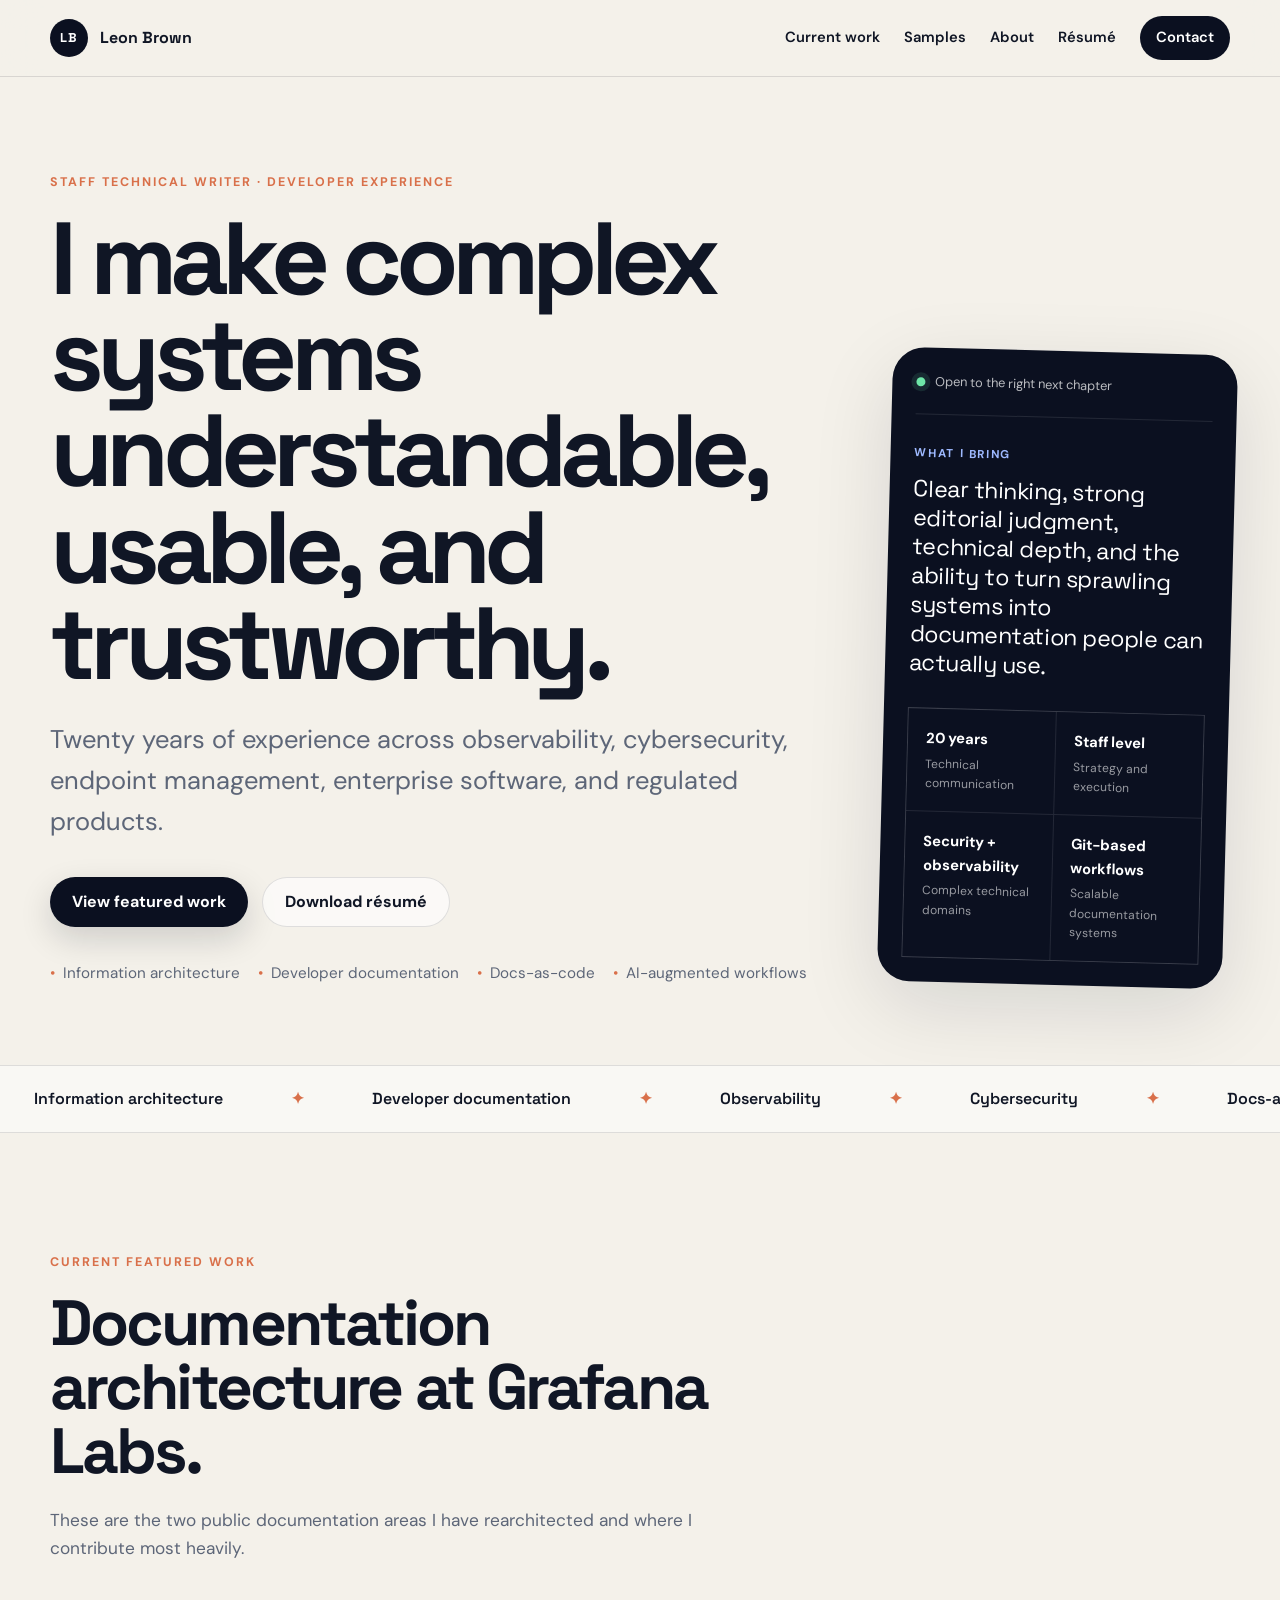
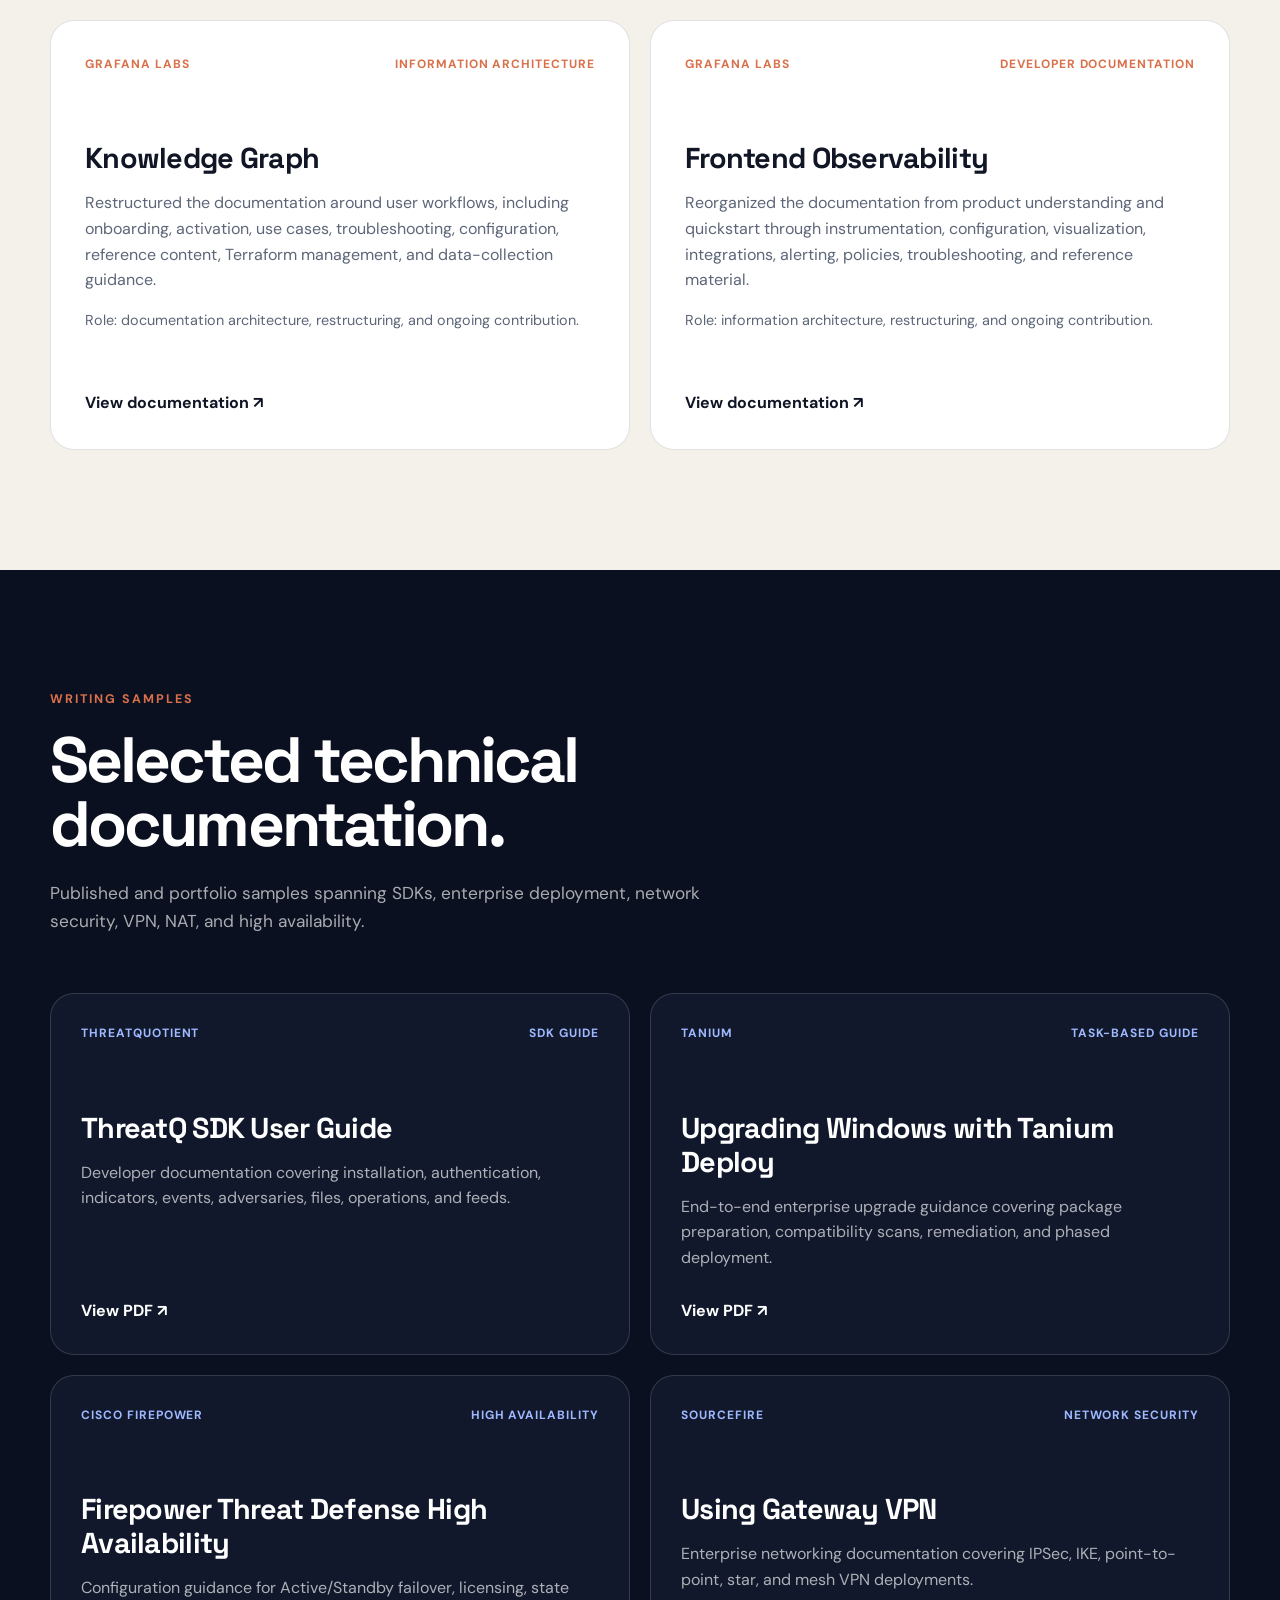
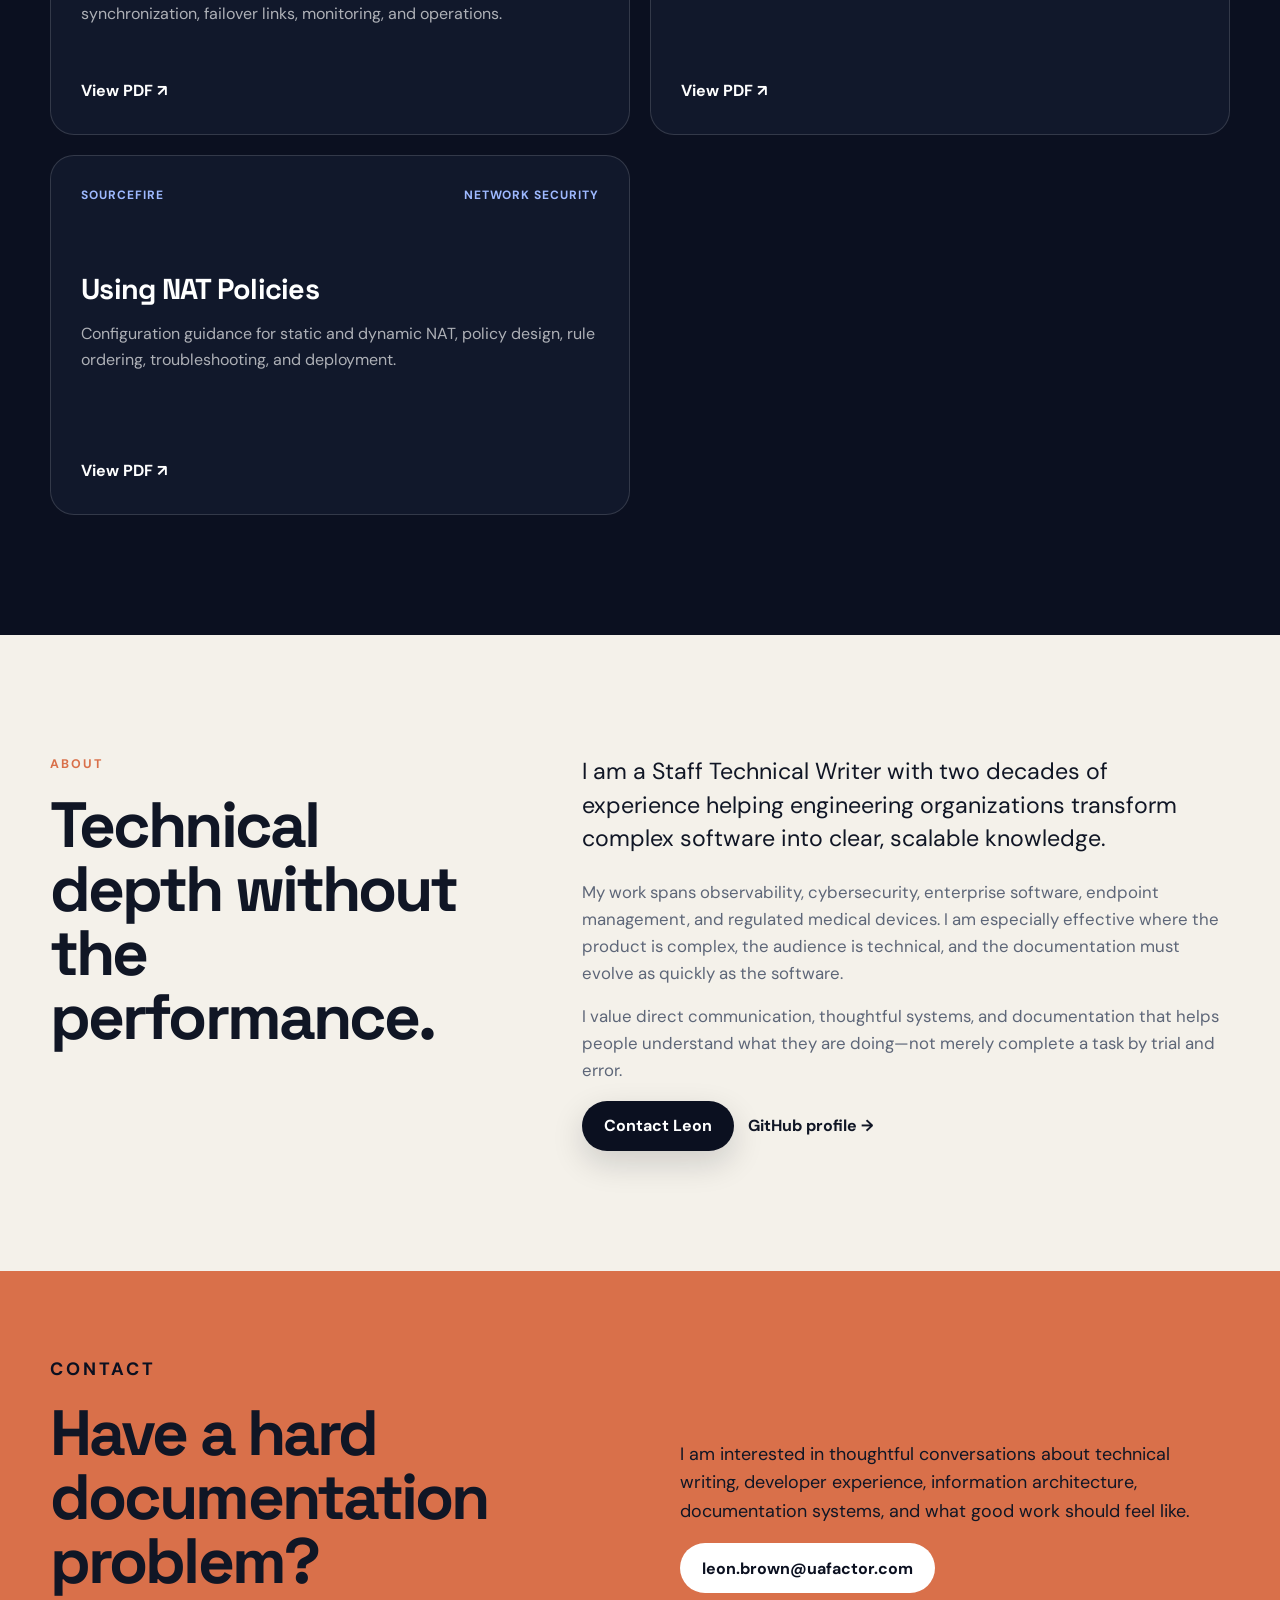
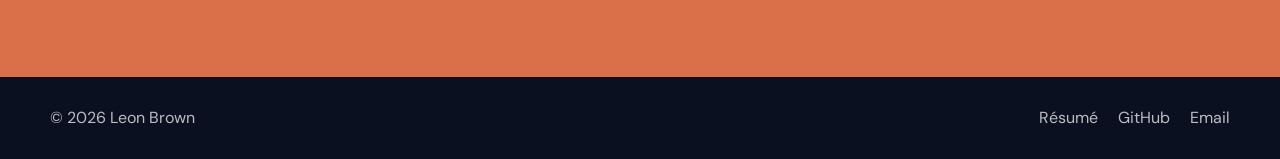
==== index.html @ 0738bf6d "Portfolio with writing samples" ====
<!doctype html>
<html lang="en">
<head>
  <meta charset="utf-8">
  <meta name="viewport" content="width=device-width, initial-scale=1">
  <meta name="description" content="Leon Brown — Staff Technical Writer specializing in information architecture, developer documentation, docs-as-code, observability, and AI-augmented documentation.">
  <meta name="theme-color" content="#0b1020">
  <meta property="og:title" content="Leon Brown — Staff Technical Writer">
  <meta property="og:description" content="Information architecture, developer documentation, docs-as-code, observability, and AI-augmented documentation.">
  <meta property="og:type" content="website">
  <meta property="og:url" content="https://uafactor.com">
  <title>Leon Brown — Staff Technical Writer</title>
  <link rel="preconnect" href="https://fonts.googleapis.com">
  <link rel="preconnect" href="https://fonts.gstatic.com" crossorigin>
  <link href="https://fonts.googleapis.com/css2?family=DM+Sans:wght@400;500;600;700&family=Space+Grotesk:wght@500;600;700&display=swap" rel="stylesheet">
  <link rel="stylesheet" href="styles.css">
</head>
<body>
  <a class="skip-link" href="#main">Skip to content</a>

  <header class="site-header">
    <div class="shell nav-wrap">
      <a class="brand" href="#top" aria-label="Leon Brown home">
        <span class="brand-mark" aria-hidden="true">LB</span>
        <span>Leon Brown</span>
      </a>

      <button class="nav-toggle" aria-expanded="false" aria-controls="site-nav">
        <span class="sr-only">Toggle navigation</span>
        <span></span><span></span><span></span>
      </button>

      <nav id="site-nav" class="site-nav" aria-label="Primary navigation">
        <a href="#current-work">Current work</a>
        <a href="#samples">Samples</a>
        <a href="#about">About</a>
        <a href="assets/leon-brown-resume.pdf" target="_blank" rel="noopener">Résumé</a>
        <a class="nav-cta" href="mailto:leon.brown@uafactor.com">Contact</a>
      </nav>
    </div>
  </header>

  <main id="main">
    <section id="top" class="hero">
      <div class="shell hero-grid">
        <div class="hero-copy">
          <p class="eyebrow">Staff technical writer · Developer experience</p>
          <h1>I make complex systems understandable, usable, and trustworthy.</h1>
          <p class="hero-lede">
            Twenty years of experience across observability, cybersecurity, endpoint management,
            enterprise software, and regulated products.
          </p>

          <div class="hero-actions">
            <a class="button button-primary" href="#current-work">View featured work</a>
            <a class="button button-secondary" href="assets/leon-brown-resume.pdf" target="_blank" rel="noopener">Download résumé</a>
          </div>

          <ul class="hero-proof" aria-label="Areas of focus">
            <li>Information architecture</li>
            <li>Developer documentation</li>
            <li>Docs-as-code</li>
            <li>AI-augmented workflows</li>
          </ul>
        </div>

        <aside class="hero-card" aria-label="Professional summary">
          <div class="signal">
            <span class="signal-dot"></span>
            <span>Open to the right next chapter</span>
          </div>
          <div class="hero-card-body">
            <p class="card-label">What I bring</p>
            <p class="card-statement">
              Clear thinking, strong editorial judgment, technical depth, and the ability to turn sprawling systems into documentation people can actually use.
            </p>
          </div>
          <div class="metric-grid">
            <div><strong>20 years</strong><span>Technical communication</span></div>
            <div><strong>Staff level</strong><span>Strategy and execution</span></div>
            <div><strong>Security + observability</strong><span>Complex technical domains</span></div>
            <div><strong>Git-based workflows</strong><span>Scalable documentation systems</span></div>
          </div>
        </aside>
      </div>
    </section>

    <section class="marquee" aria-label="Core capabilities">
      <div class="marquee-track">
        <span>Information architecture</span>
        <span>Developer documentation</span>
        <span>Observability</span>
        <span>Cybersecurity</span>
        <span>Docs-as-code</span>
        <span>API and SDK documentation</span>
      </div>
    </section>

    <section id="current-work" class="section">
      <div class="shell">
        <div class="section-heading">
          <p class="eyebrow">Current featured work</p>
          <h2>Documentation architecture at Grafana Labs.</h2>
          <p>
            These are the two public documentation areas I have rearchitected and where I contribute most heavily.
          </p>
        </div>

        <div class="feature-grid">
          <article class="feature-card">
            <div class="feature-topline">
              <span>Grafana Labs</span>
              <span>Information architecture</span>
            </div>
            <h3>Knowledge Graph</h3>
            <p>
              Restructured the documentation around user workflows, including onboarding,
              activation, use cases, troubleshooting, configuration, reference content,
              Terraform management, and data-collection guidance.
            </p>
            <p class="role-note">Role: documentation architecture, restructuring, and ongoing contribution.</p>
            <a class="sample-link" href="https://grafana.com/docs/grafana-cloud/platform/knowledge-graph/" target="_blank" rel="noopener noreferrer">
              View documentation <span aria-hidden="true">↗</span>
            </a>
          </article>

          <article class="feature-card">
            <div class="feature-topline">
              <span>Grafana Labs</span>
              <span>Developer documentation</span>
            </div>
            <h3>Frontend Observability</h3>
            <p>
              Reorganized the documentation from product understanding and quickstart through
              instrumentation, configuration, visualization, integrations, alerting, policies,
              troubleshooting, and reference material.
            </p>
            <p class="role-note">Role: information architecture, restructuring, and ongoing contribution.</p>
            <a class="sample-link" href="https://grafana.com/docs/grafana-cloud/observe-and-act/monitor-applications/frontend-observability/" target="_blank" rel="noopener noreferrer">
              View documentation <span aria-hidden="true">↗</span>
            </a>
          </article>
        </div>
      </div>
    </section>

    <section id="samples" class="section section-dark">
      <div class="shell">
        <div class="section-heading light">
          <p class="eyebrow">Writing samples</p>
          <h2>Selected technical documentation.</h2>
          <p>
            Published and portfolio samples spanning SDKs, enterprise deployment, network security, VPN, NAT, and high availability.
          </p>
        </div>

        <div class="sample-grid">
          <article class="sample-card">
            <div class="sample-topline"><span>ThreatQuotient</span><span>SDK guide</span></div>
            <h3>ThreatQ SDK User Guide</h3>
            <p>Developer documentation covering installation, authentication, indicators, events, adversaries, files, operations, and feeds.</p>
            <a class="sample-link" href="assets/threatq-sdk-user-guide.pdf" target="_blank" rel="noopener">View PDF <span aria-hidden="true">↗</span></a>
          </article>

          <article class="sample-card">
            <div class="sample-topline"><span>Tanium</span><span>Task-based guide</span></div>
            <h3>Upgrading Windows with Tanium Deploy</h3>
            <p>End-to-end enterprise upgrade guidance covering package preparation, compatibility scans, remediation, and phased deployment.</p>
            <a class="sample-link" href="assets/tanium-windows-upgrade.pdf" target="_blank" rel="noopener">View PDF <span aria-hidden="true">↗</span></a>
          </article>

          <article class="sample-card">
            <div class="sample-topline"><span>Cisco Firepower</span><span>High availability</span></div>
            <h3>Firepower Threat Defense High Availability</h3>
            <p>Configuration guidance for Active/Standby failover, licensing, state synchronization, failover links, monitoring, and operations.</p>
            <a class="sample-link" href="assets/firepower-high-availability.pdf" target="_blank" rel="noopener">View PDF <span aria-hidden="true">↗</span></a>
          </article>

          <article class="sample-card">
            <div class="sample-topline"><span>Sourcefire</span><span>Network security</span></div>
            <h3>Using Gateway VPN</h3>
            <p>Enterprise networking documentation covering IPSec, IKE, point-to-point, star, and mesh VPN deployments.</p>
            <a class="sample-link" href="assets/sourcefire-gateway-vpn.pdf" target="_blank" rel="noopener">View PDF <span aria-hidden="true">↗</span></a>
          </article>

          <article class="sample-card">
            <div class="sample-topline"><span>Sourcefire</span><span>Network security</span></div>
            <h3>Using NAT Policies</h3>
            <p>Configuration guidance for static and dynamic NAT, policy design, rule ordering, troubleshooting, and deployment.</p>
            <a class="sample-link" href="assets/sourcefire-nat-policies.pdf" target="_blank" rel="noopener">View PDF <span aria-hidden="true">↗</span></a>
          </article>
        </div>
      </div>
    </section>

    <section id="about" class="section">
      <div class="shell about-grid">
        <div>
          <p class="eyebrow">About</p>
          <h2>Technical depth without the performance.</h2>
        </div>

        <div class="about-copy">
          <p class="about-lede">
            I am a Staff Technical Writer with two decades of experience helping engineering organizations transform complex software into clear, scalable knowledge.
          </p>
          <p>
            My work spans observability, cybersecurity, enterprise software, endpoint management,
            and regulated medical devices. I am especially effective where the product is complex,
            the audience is technical, and the documentation must evolve as quickly as the software.
          </p>
          <p>
            I value direct communication, thoughtful systems, and documentation that helps people understand what they are doing—not merely complete a task by trial and error.
          </p>

          <div class="about-actions">
            <a class="button button-primary" href="mailto:leon.brown@uafactor.com">Contact Leon</a>
            <a class="text-link" href="https://github.com/uafactor" target="_blank" rel="noopener">GitHub profile →</a>
          </div>
        </div>
      </div>
    </section>

    <section class="contact-band">
      <div class="shell contact-grid">
        <div>
          <p class="eyebrow">Contact</p>
          <h2>Have a hard documentation problem?</h2>
        </div>
        <div>
          <p>
            I am interested in thoughtful conversations about technical writing, developer experience,
            information architecture, documentation systems, and what good work should feel like.
          </p>
          <a class="button button-light" href="mailto:leon.brown@uafactor.com">leon.brown@uafactor.com</a>
        </div>
      </div>
    </section>
  </main>

  <footer class="site-footer">
    <div class="shell footer-grid">
      <p>© <span id="year"></span> Leon Brown</p>
      <div>
        <a href="assets/leon-brown-resume.pdf" target="_blank" rel="noopener">Résumé</a>
        <a href="https://github.com/uafactor" target="_blank" rel="noopener">GitHub</a>
        <a href="mailto:leon.brown@uafactor.com">Email</a>
      </div>
    </div>
  </footer>

  <script src="script.js"></script>
</body>
</html>
---- styles.css ----
:root {
  --bg: #f4f1ea;
  --surface: #ffffff;
  --ink: #101625;
  --muted: #5d6678;
  --line: rgba(16, 22, 37, 0.12);
  --accent: #d9704a;
  --accent-2: #9eb9ff;
  --dark: #0b1020;
  --dark-2: #11182b;
  --radius: 24px;
  --shadow: 0 24px 80px rgba(11, 16, 32, 0.12);
  --shell: min(1180px, calc(100% - 40px));
}

* { box-sizing: border-box; }
html { scroll-behavior: smooth; }
body {
  margin: 0;
  font-family: "DM Sans", system-ui, -apple-system, BlinkMacSystemFont, "Segoe UI", sans-serif;
  color: var(--ink);
  background: var(--bg);
  line-height: 1.6;
  -webkit-font-smoothing: antialiased;
}
a { color: inherit; }
h1, h2, h3, p { margin-top: 0; }
h1, h2, h3, .brand { font-family: "Space Grotesk", "DM Sans", sans-serif; }
h1 { max-width: 900px; font-size: clamp(3.2rem, 8vw, 7.6rem); line-height: .94; letter-spacing: -0.065em; margin-bottom: 28px; }
h2 { font-size: clamp(2.2rem, 5vw, 4.6rem); line-height: 1; letter-spacing: -0.045em; margin-bottom: 24px; }
h3 { font-size: 1.4rem; line-height: 1.18; letter-spacing: -0.025em; }
.shell { width: var(--shell); margin: 0 auto; }
.sr-only { position: absolute; width: 1px; height: 1px; padding: 0; margin: -1px; overflow: hidden; clip: rect(0, 0, 0, 0); white-space: nowrap; border: 0; }
.skip-link { position: fixed; left: 16px; top: 16px; z-index: 1000; background: var(--surface); padding: 10px 14px; border-radius: 10px; transform: translateY(-150%); }
.skip-link:focus { transform: translateY(0); }

.site-header { position: sticky; top: 0; z-index: 50; background: rgba(244,241,234,.92); backdrop-filter: blur(18px); border-bottom: 1px solid var(--line); }
.nav-wrap { min-height: 76px; display: flex; align-items: center; justify-content: space-between; gap: 32px; }
.brand { display: inline-flex; align-items: center; gap: 12px; text-decoration: none; font-weight: 700; }
.brand-mark { display: grid; place-items: center; width: 38px; height: 38px; border-radius: 50%; background: var(--dark); color: white; font-size: .8rem; letter-spacing: .06em; }
.site-nav { display: flex; align-items: center; gap: 24px; }
.site-nav a { text-decoration: none; font-weight: 600; font-size: .92rem; }
.nav-cta { padding: 10px 16px; color: white; background: var(--dark); border-radius: 999px; }
.nav-toggle { display: none; width: 44px; height: 44px; border: 0; background: transparent; cursor: pointer; }
.nav-toggle span:not(.sr-only) { display: block; width: 24px; height: 2px; margin: 5px auto; background: var(--ink); }

.hero { padding: 96px 0 80px; overflow: hidden; }
.hero-grid { display: grid; grid-template-columns: minmax(0, 1.55fr) minmax(320px, .7fr); gap: 72px; align-items: end; }
.eyebrow { font-size: .78rem; font-weight: 700; letter-spacing: .16em; text-transform: uppercase; color: var(--accent); margin-bottom: 18px; }
.hero-lede { max-width: 760px; font-size: clamp(1.2rem, 2.2vw, 1.6rem); color: var(--muted); margin-bottom: 34px; }
.hero-actions, .about-actions { display: flex; flex-wrap: wrap; gap: 14px; align-items: center; }
.button { display: inline-flex; align-items: center; justify-content: center; min-height: 50px; padding: 0 22px; border-radius: 999px; text-decoration: none; font-weight: 700; transition: transform .2s ease, box-shadow .2s ease; }
.button:hover { transform: translateY(-2px); }
.button-primary { background: var(--dark); color: white; box-shadow: 0 12px 32px rgba(11, 16, 32, .16); }
.button-secondary { border: 1px solid var(--line); background: rgba(255,255,255,.6); }
.button-light { background: white; color: var(--dark); }
.hero-proof { display: flex; flex-wrap: wrap; gap: 10px 18px; list-style: none; padding: 0; margin: 34px 0 0; color: var(--muted); font-size: .95rem; }
.hero-proof li::before { content: "•"; color: var(--accent); margin-right: 8px; }

.hero-card { background: var(--dark); color: white; border-radius: 32px; padding: 24px; box-shadow: var(--shadow); transform: rotate(1.5deg); }
.signal { display: flex; align-items: center; gap: 10px; font-size: .8rem; color: rgba(255,255,255,.72); padding-bottom: 22px; border-bottom: 1px solid rgba(255,255,255,.1); }
.signal-dot { width: 9px; height: 9px; border-radius: 50%; background: #6ee7a8; box-shadow: 0 0 0 5px rgba(110,231,168,.12); }
.hero-card-body { padding: 30px 0; }
.card-label { text-transform: uppercase; letter-spacing: .14em; font-size: .72rem; color: var(--accent-2); font-weight: 700; }
.card-statement { font-family: "Space Grotesk", sans-serif; font-size: 1.45rem; line-height: 1.25; letter-spacing: -.02em; margin-bottom: 0; }
.metric-grid { display: grid; grid-template-columns: 1fr 1fr; gap: 1px; background: rgba(255,255,255,.1); border: 1px solid rgba(255,255,255,.1); }
.metric-grid div { background: var(--dark); padding: 18px; }
.metric-grid strong, .metric-grid span { display: block; }
.metric-grid strong { font-size: .92rem; margin-bottom: 4px; }
.metric-grid span { font-size: .75rem; color: rgba(255,255,255,.58); }

.marquee { overflow: hidden; border-top: 1px solid var(--line); border-bottom: 1px solid var(--line); background: rgba(255,255,255,.45); }
.marquee-track { display: flex; min-width: max-content; animation: drift 28s linear infinite; }
.marquee-track span { padding: 20px 34px; font-family: "Space Grotesk", sans-serif; font-weight: 600; white-space: nowrap; }
.marquee-track span::after { content: "✦"; margin-left: 68px; color: var(--accent); }
@keyframes drift { to { transform: translateX(-25%); } }

.section { padding: 120px 0; }
.section-heading { max-width: 800px; margin-bottom: 58px; }
.section-heading > p:last-child { max-width: 680px; color: var(--muted); font-size: 1.08rem; }

.feature-grid, .sample-grid { display: grid; grid-template-columns: repeat(2, minmax(0, 1fr)); gap: 20px; }
.feature-card { display: flex; flex-direction: column; min-height: 430px; padding: 34px; background: var(--surface); border: 1px solid var(--line); border-radius: var(--radius); }
.feature-topline, .sample-topline { display: flex; justify-content: space-between; gap: 18px; margin-bottom: 68px; font-size: .75rem; font-weight: 700; letter-spacing: .08em; text-transform: uppercase; }
.feature-topline { color: var(--accent); }
.feature-card h3, .sample-card h3 { font-size: 1.8rem; margin-bottom: 14px; }
.feature-card p { color: var(--muted); }
.role-note { font-size: .9rem; }
.sample-link { margin-top: auto; font-weight: 700; text-decoration: none; }
.sample-link:hover { text-decoration: underline; }

.section-dark { background: var(--dark); color: white; }
.section-heading.light > p:last-child { color: rgba(255,255,255,.65); }
.sample-card { display: flex; flex-direction: column; min-height: 360px; padding: 30px; border: 1px solid rgba(255,255,255,.14); border-radius: var(--radius); background: var(--dark-2); }
.sample-topline { color: var(--accent-2); }
.sample-card p { color: rgba(255,255,255,.66); margin-bottom: 28px; }

.about-grid { display: grid; grid-template-columns: .8fr 1.2fr; gap: 100px; }
.about-copy { max-width: 760px; }
.about-copy p { color: var(--muted); font-size: 1.05rem; }
.about-lede { font-size: 1.45rem !important; color: var(--ink) !important; line-height: 1.45; }
.text-link { font-weight: 700; text-decoration: none; }

.contact-band { background: var(--accent); padding: 84px 0; }
.contact-grid { display: grid; grid-template-columns: 1fr 1fr; gap: 80px; align-items: end; }
.contact-band .eyebrow { color: var(--dark); }
.contact-band h2 { margin-bottom: 0; }
.contact-band p { max-width: 600px; font-size: 1.12rem; }

.site-footer { padding: 28px 0; background: var(--dark); color: rgba(255,255,255,.72); }
.footer-grid { display: flex; align-items: center; justify-content: space-between; gap: 24px; }
.footer-grid p { margin: 0; }
.footer-grid div { display: flex; gap: 20px; }
.footer-grid a { text-decoration: none; }

@media (max-width: 920px) {
  .hero-grid, .about-grid, .contact-grid { grid-template-columns: 1fr; }
  .hero-grid { gap: 56px; }
  .hero-card { max-width: 620px; transform: none; }
  .about-grid, .contact-grid { gap: 36px; }
}

@media (max-width: 760px) {
  :root { --shell: min(100% - 28px, 1180px); }
  .site-nav { position: fixed; top: 76px; left: 14px; right: 14px; display: none; flex-direction: column; align-items: stretch; padding: 18px; background: var(--surface); border: 1px solid var(--line); border-radius: 18px; box-shadow: var(--shadow); }
  .site-nav.open { display: flex; }
  .nav-toggle { display: block; }
  .hero { padding-top: 68px; }
  h1 { font-size: clamp(3rem, 16vw, 5rem); }
  .hero-actions, .about-actions { align-items: stretch; flex-direction: column; }
  .button { width: 100%; }
  .feature-grid, .sample-grid { grid-template-columns: 1fr; }
  .feature-card, .sample-card { min-height: 0; }
  .feature-topline, .sample-topline { margin-bottom: 42px; }
  .footer-grid { align-items: flex-start; flex-direction: column; }
  .section { padding: 86px 0; }
}

@media (prefers-reduced-motion: reduce) {
  html { scroll-behavior: auto; }
  .marquee-track { animation: none; }
  *, *::before, *::after { transition-duration: .01ms !important; animation-duration: .01ms !important; animation-iteration-count: 1 !important; }
}
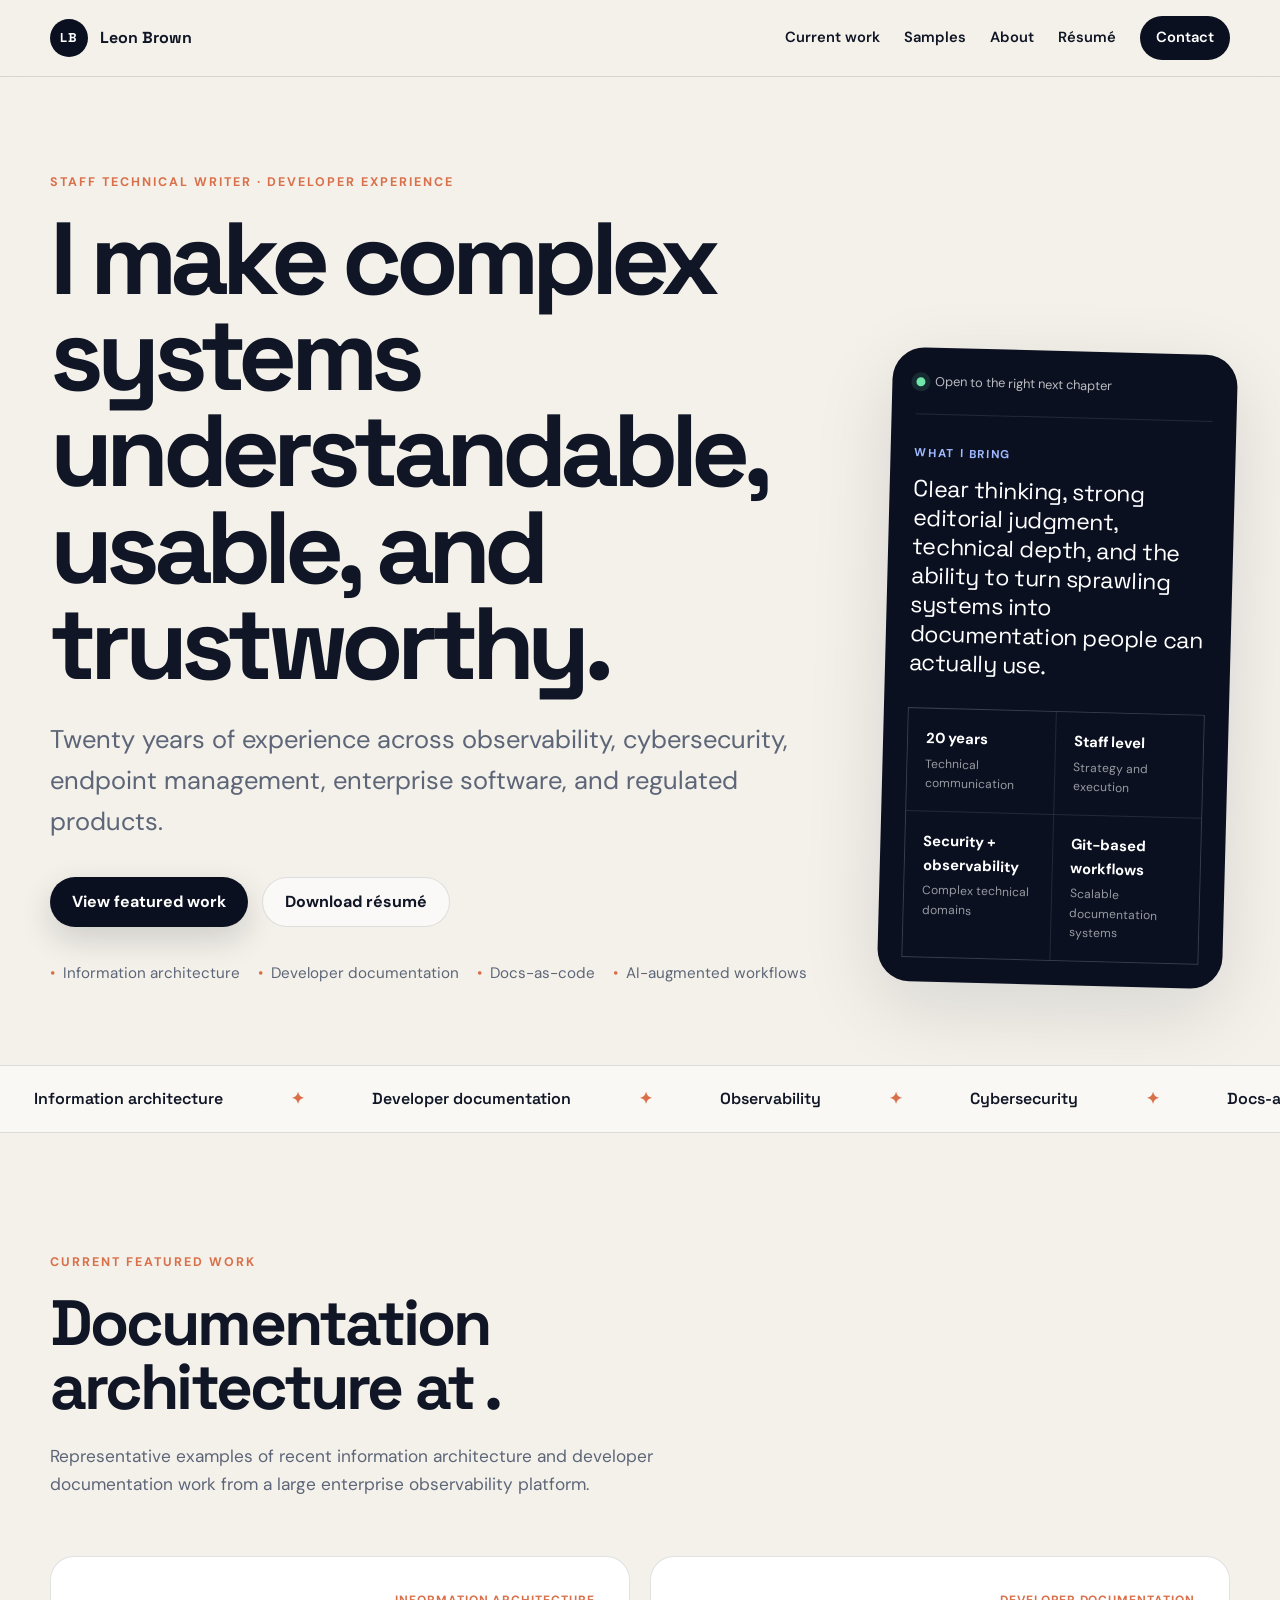
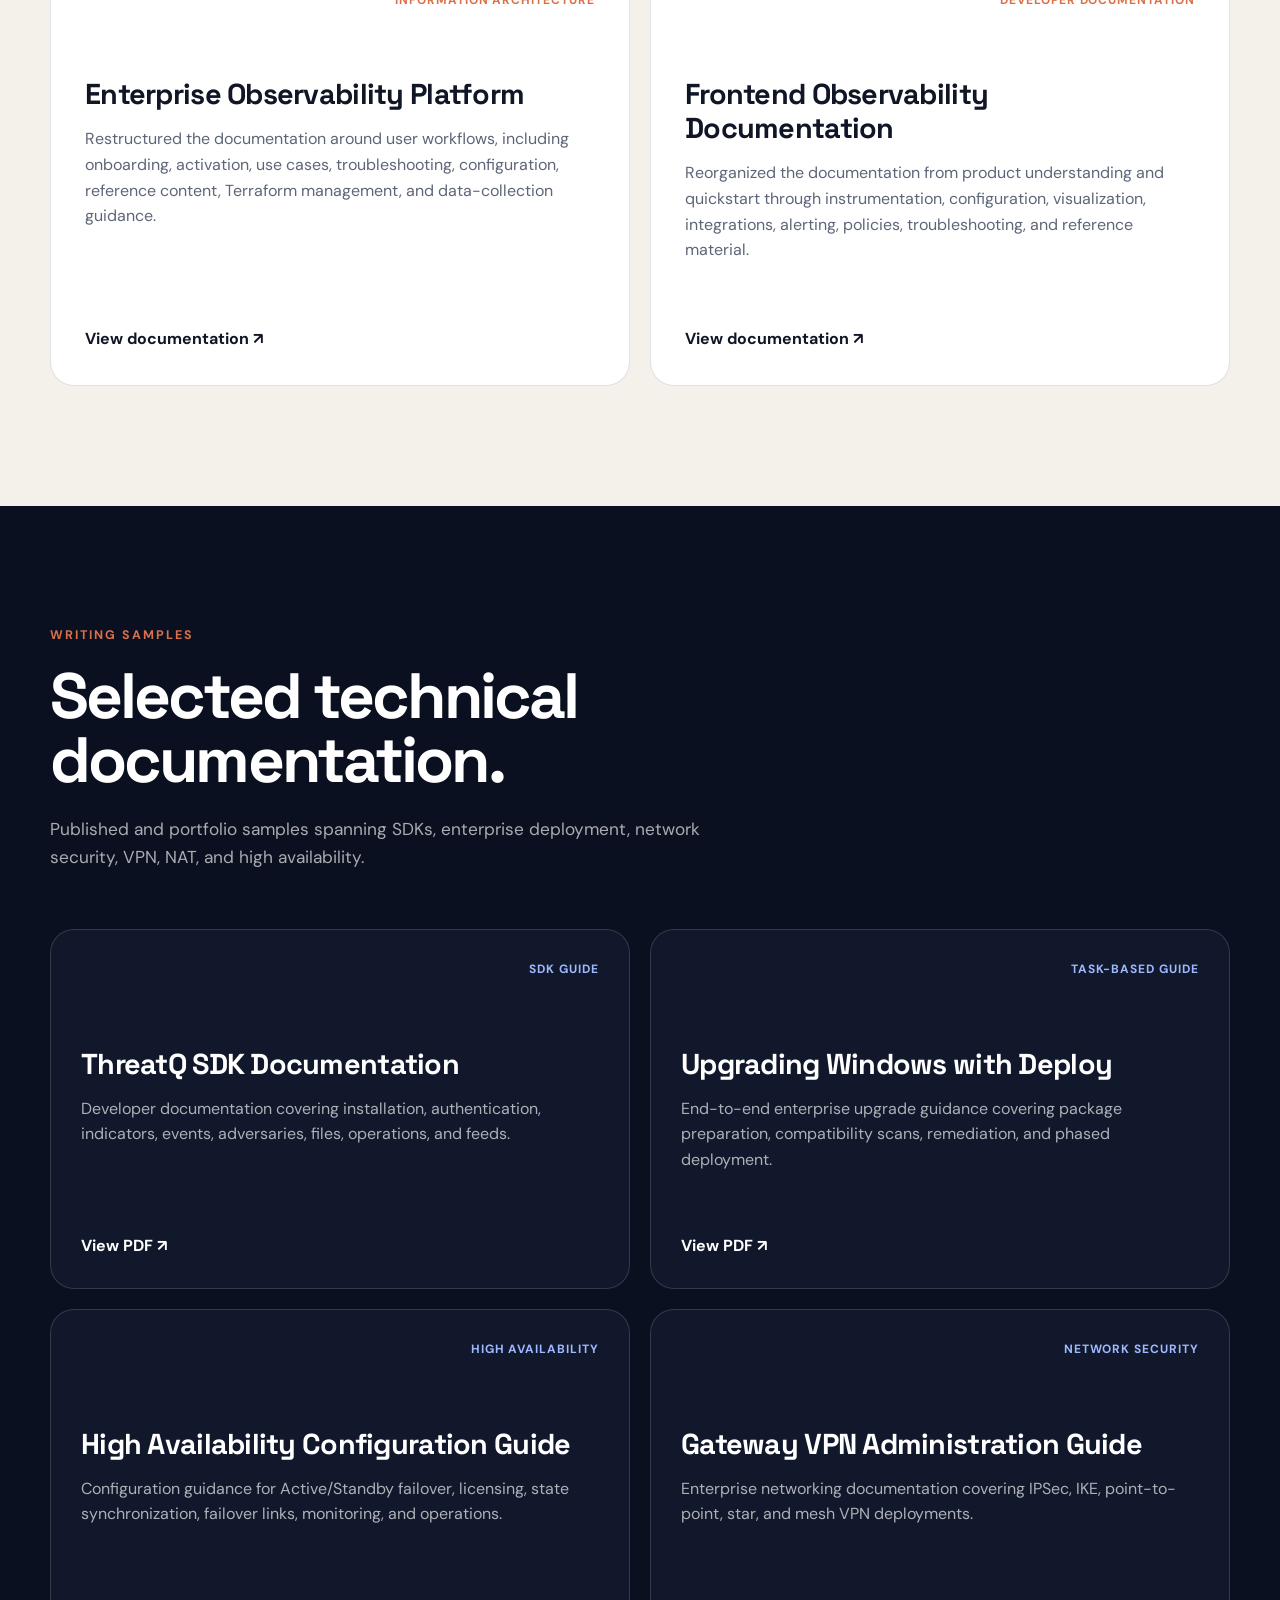
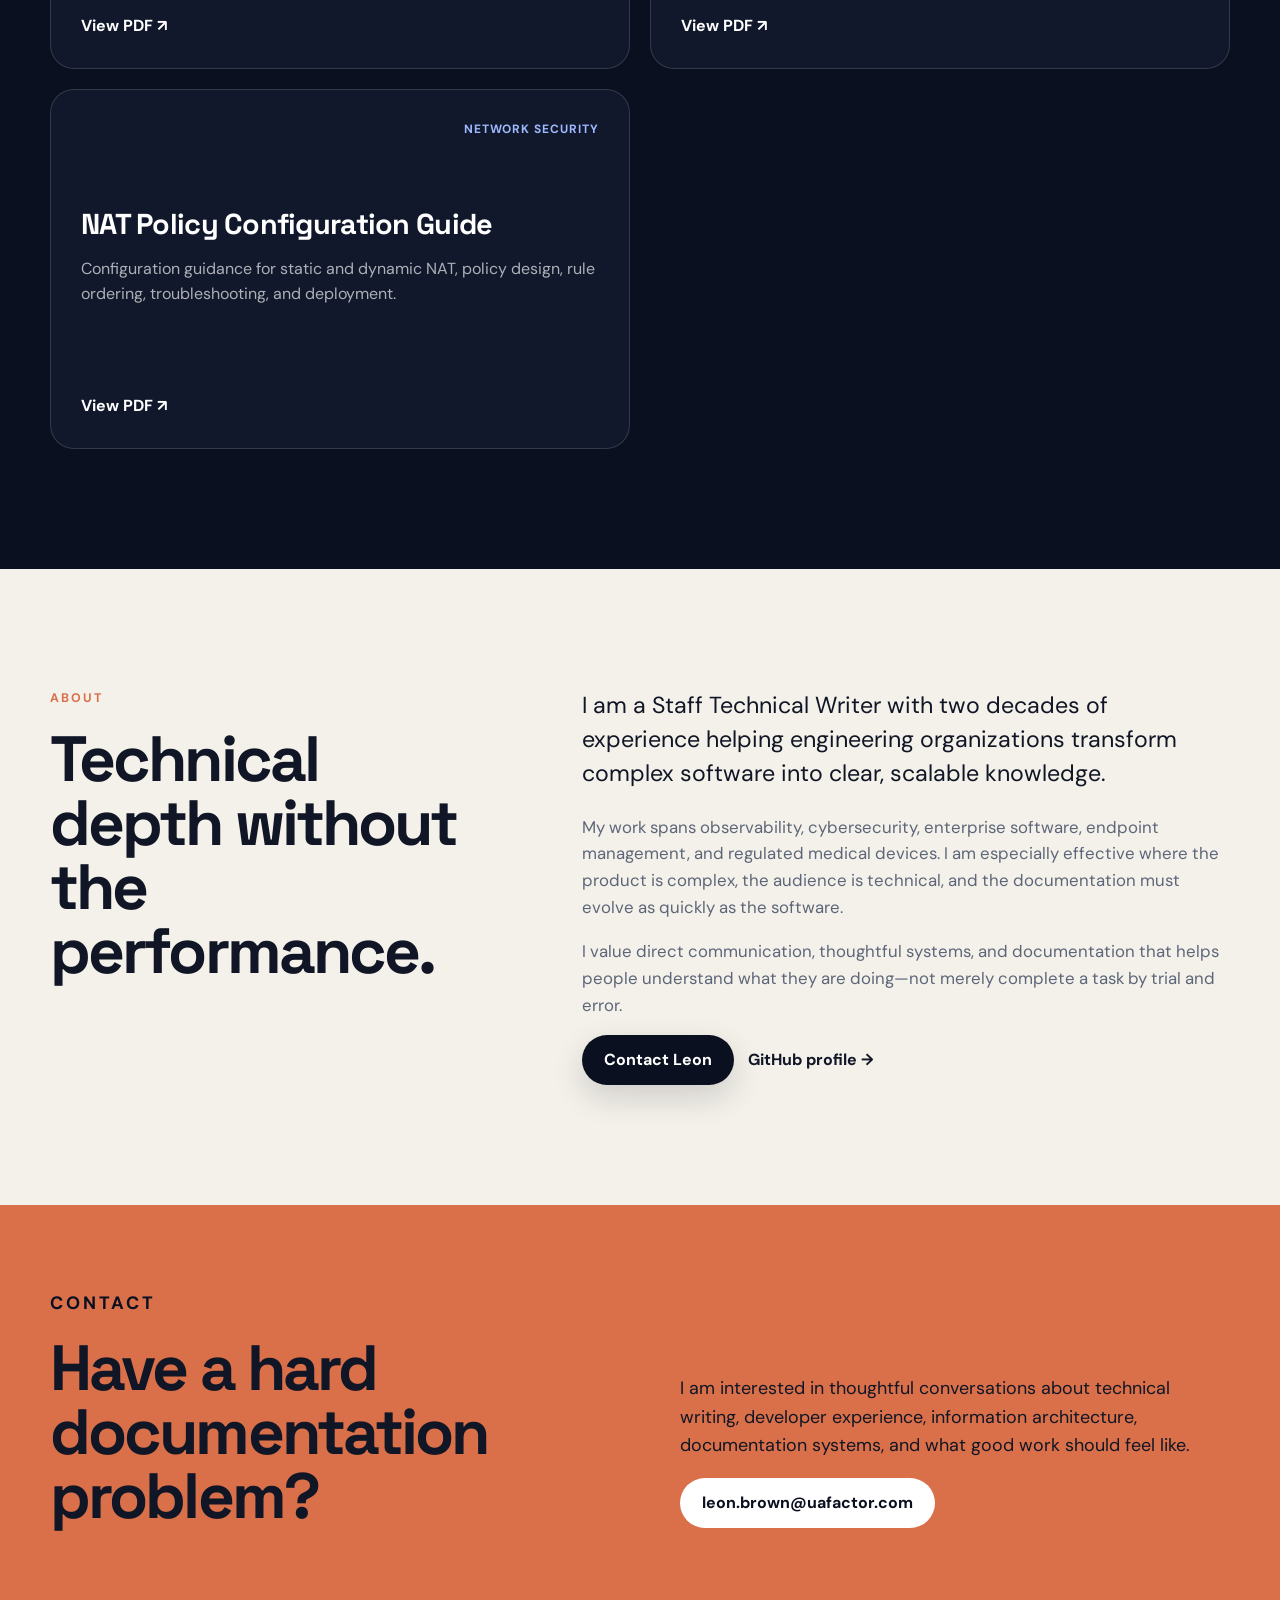
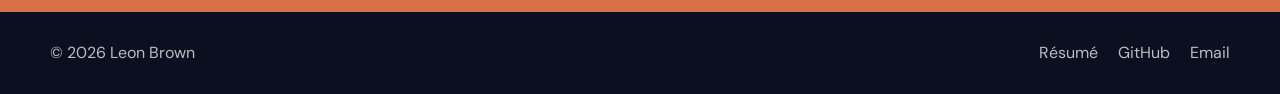
==== commit 8aec231a: "anonymize portfolio" ====
--- a/index.html
+++ b/index.html
@@ -100,43 +100,43 @@
       <div class="shell">
         <div class="section-heading">
           <p class="eyebrow">Current featured work</p>
-          <h2>Documentation architecture at Grafana Labs.</h2>
-          <p>
-            These are the two public documentation areas I have rearchitected and where I contribute most heavily.
+          <h2>Documentation architecture at .</h2>
+          <p>
+            Representative examples of recent information architecture and developer documentation work from a large enterprise observability platform.
           </p>
         </div>
 
         <div class="feature-grid">
           <article class="feature-card">
             <div class="feature-topline">
-              <span>Grafana Labs</span>
+              <span></span>
               <span>Information architecture</span>
             </div>
-            <h3>Knowledge Graph</h3>
+            <h3>Enterprise Observability Platform</h3>
             <p>
               Restructured the documentation around user workflows, including onboarding,
               activation, use cases, troubleshooting, configuration, reference content,
               Terraform management, and data-collection guidance.
             </p>
-            <p class="role-note">Role: documentation architecture, restructuring, and ongoing contribution.</p>
-            <a class="sample-link" href="https://grafana.com/docs/grafana-cloud/platform/knowledge-graph/" target="_blank" rel="noopener noreferrer">
+            <p class="role-note"></p>
+            <a class="sample-link" href="#" target="_blank" rel="noopener noreferrer">
               View documentation <span aria-hidden="true">↗</span>
             </a>
           </article>
 
           <article class="feature-card">
             <div class="feature-topline">
-              <span>Grafana Labs</span>
+              <span></span>
               <span>Developer documentation</span>
             </div>
-            <h3>Frontend Observability</h3>
+            <h3>Frontend Observability Documentation</h3>
             <p>
               Reorganized the documentation from product understanding and quickstart through
               instrumentation, configuration, visualization, integrations, alerting, policies,
               troubleshooting, and reference material.
             </p>
-            <p class="role-note">Role: information architecture, restructuring, and ongoing contribution.</p>
-            <a class="sample-link" href="https://grafana.com/docs/grafana-cloud/observe-and-act/monitor-applications/frontend-observability/" target="_blank" rel="noopener noreferrer">
+            <p class="role-note"></p>
+            <a class="sample-link" href="#" target="_blank" rel="noopener noreferrer">
               View documentation <span aria-hidden="true">↗</span>
             </a>
           </article>
@@ -156,36 +156,36 @@
 
         <div class="sample-grid">
           <article class="sample-card">
-            <div class="sample-topline"><span>ThreatQuotient</span><span>SDK guide</span></div>
-            <h3>ThreatQ SDK User Guide</h3>
+            <div class="sample-topline"><span></span><span>SDK guide</span></div>
+            <h3>ThreatQ SDK Documentation</h3>
             <p>Developer documentation covering installation, authentication, indicators, events, adversaries, files, operations, and feeds.</p>
             <a class="sample-link" href="assets/threatq-sdk-user-guide.pdf" target="_blank" rel="noopener">View PDF <span aria-hidden="true">↗</span></a>
           </article>
 
           <article class="sample-card">
-            <div class="sample-topline"><span>Tanium</span><span>Task-based guide</span></div>
-            <h3>Upgrading Windows with Tanium Deploy</h3>
+            <div class="sample-topline"><span></span><span>Task-based guide</span></div>
+            <h3>Upgrading Windows with  Deploy</h3>
             <p>End-to-end enterprise upgrade guidance covering package preparation, compatibility scans, remediation, and phased deployment.</p>
             <a class="sample-link" href="assets/tanium-windows-upgrade.pdf" target="_blank" rel="noopener">View PDF <span aria-hidden="true">↗</span></a>
           </article>
 
           <article class="sample-card">
-            <div class="sample-topline"><span>Cisco Firepower</span><span>High availability</span></div>
-            <h3>Firepower Threat Defense High Availability</h3>
+            <div class="sample-topline"><span></span><span>High availability</span></div>
+            <h3>High Availability Configuration Guide</h3>
             <p>Configuration guidance for Active/Standby failover, licensing, state synchronization, failover links, monitoring, and operations.</p>
             <a class="sample-link" href="assets/firepower-high-availability.pdf" target="_blank" rel="noopener">View PDF <span aria-hidden="true">↗</span></a>
           </article>
 
           <article class="sample-card">
-            <div class="sample-topline"><span>Sourcefire</span><span>Network security</span></div>
-            <h3>Using Gateway VPN</h3>
+            <div class="sample-topline"><span></span><span>Network security</span></div>
+            <h3>Gateway VPN Administration Guide</h3>
             <p>Enterprise networking documentation covering IPSec, IKE, point-to-point, star, and mesh VPN deployments.</p>
             <a class="sample-link" href="assets/sourcefire-gateway-vpn.pdf" target="_blank" rel="noopener">View PDF <span aria-hidden="true">↗</span></a>
           </article>
 
           <article class="sample-card">
-            <div class="sample-topline"><span>Sourcefire</span><span>Network security</span></div>
-            <h3>Using NAT Policies</h3>
+            <div class="sample-topline"><span></span><span>Network security</span></div>
+            <h3>NAT Policy Configuration Guide</h3>
             <p>Configuration guidance for static and dynamic NAT, policy design, rule ordering, troubleshooting, and deployment.</p>
             <a class="sample-link" href="assets/sourcefire-nat-policies.pdf" target="_blank" rel="noopener">View PDF <span aria-hidden="true">↗</span></a>
           </article>
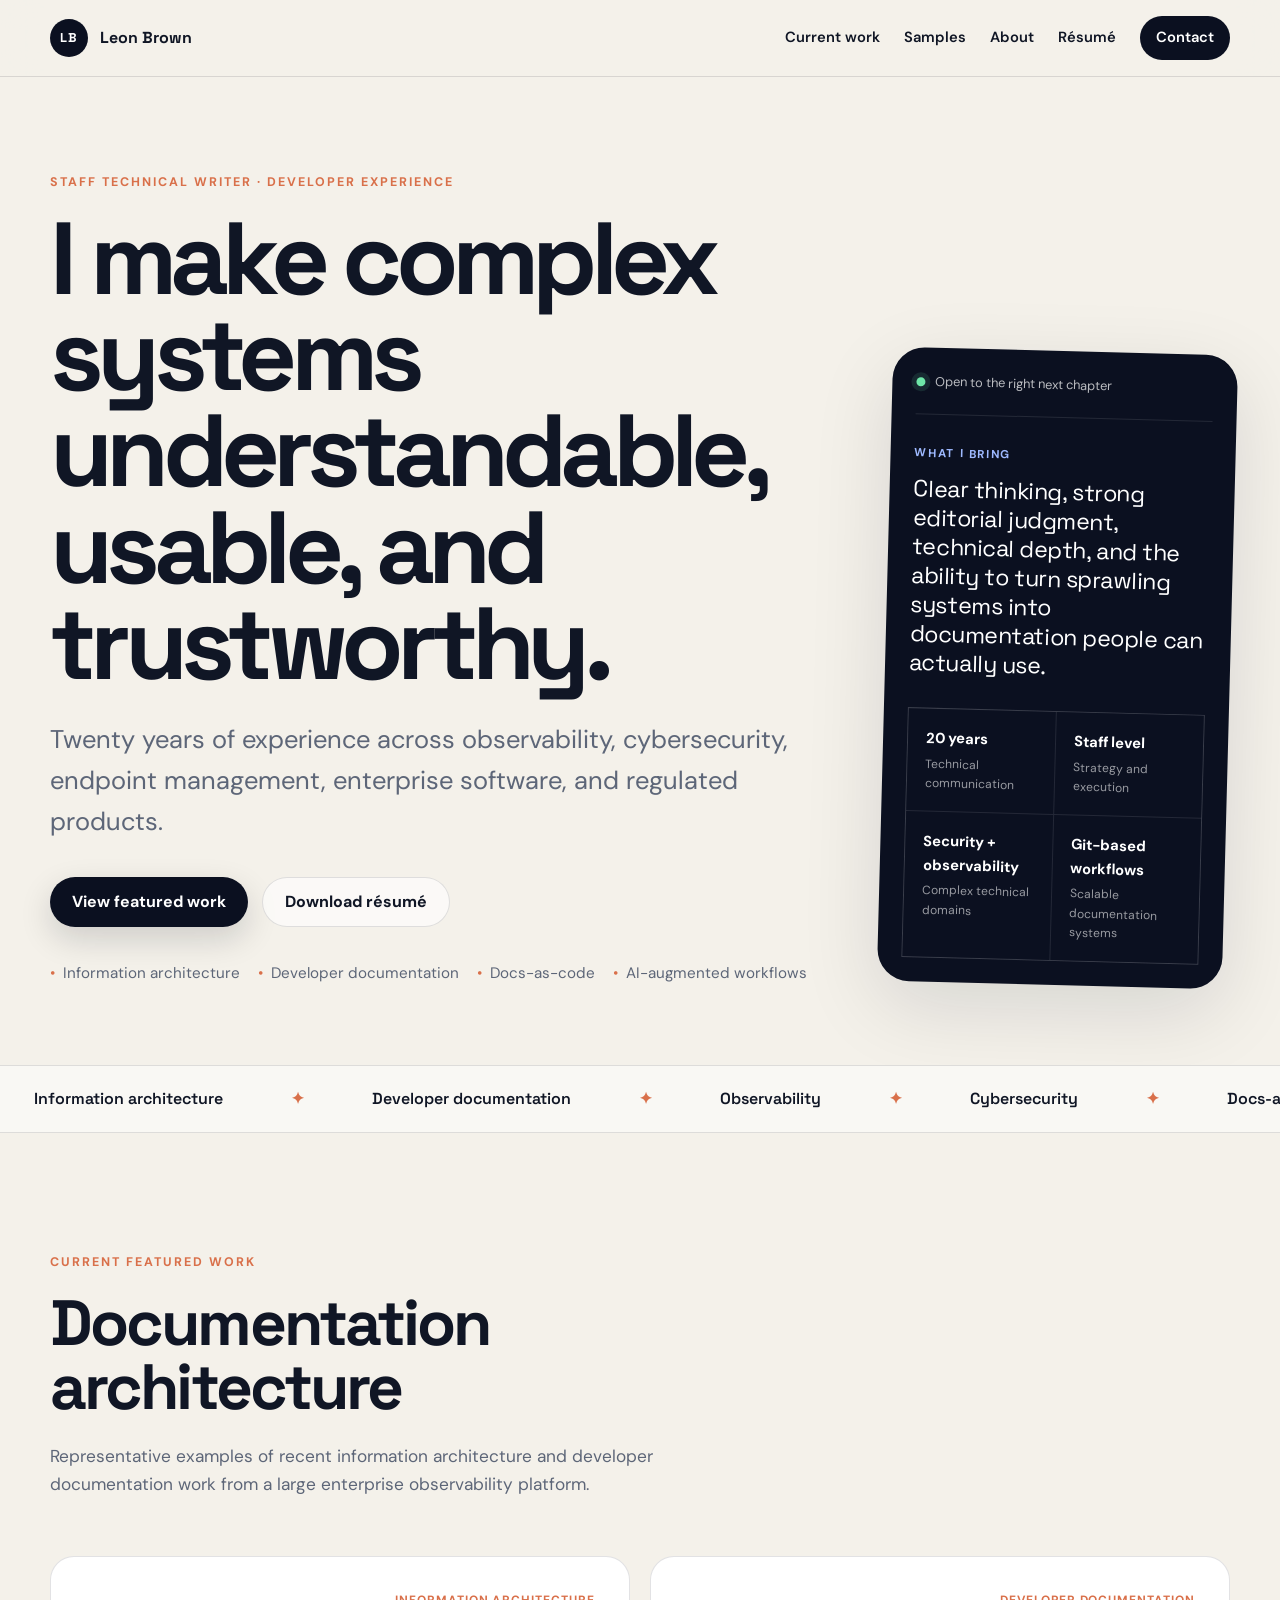
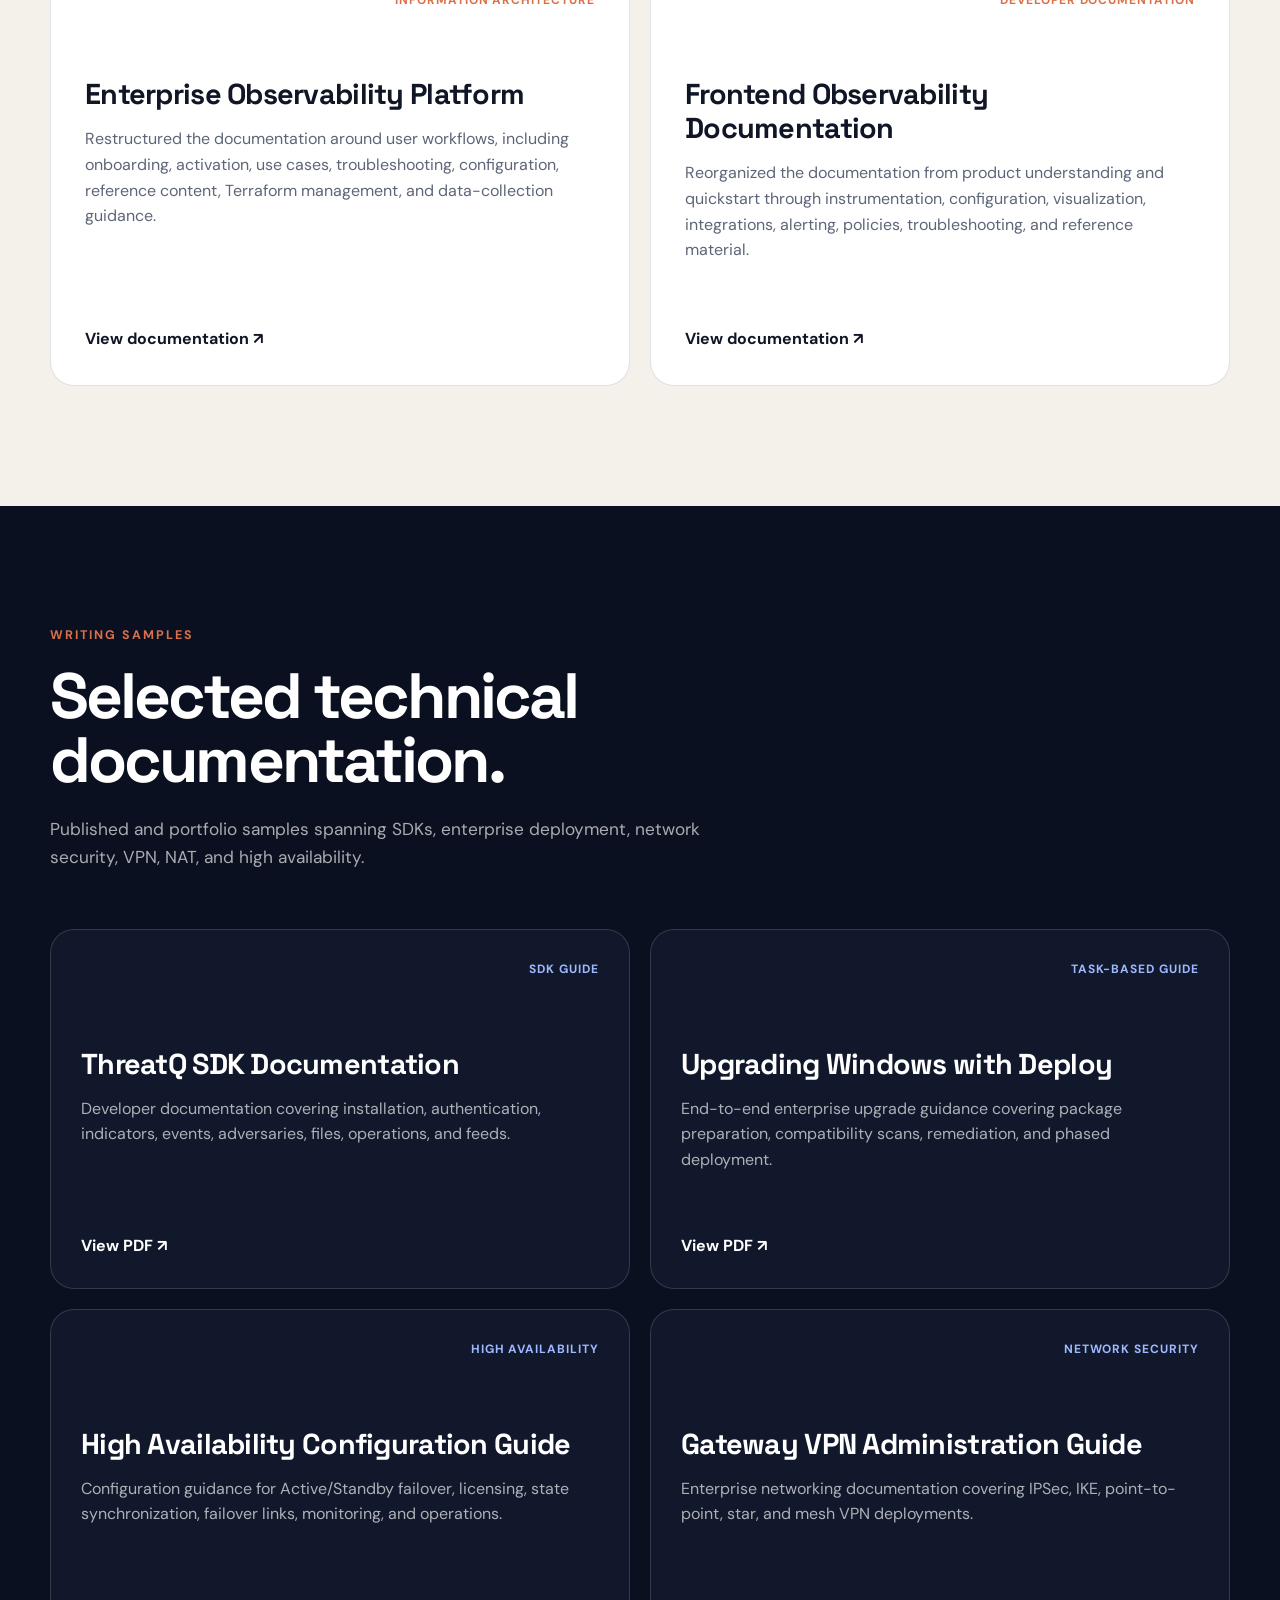
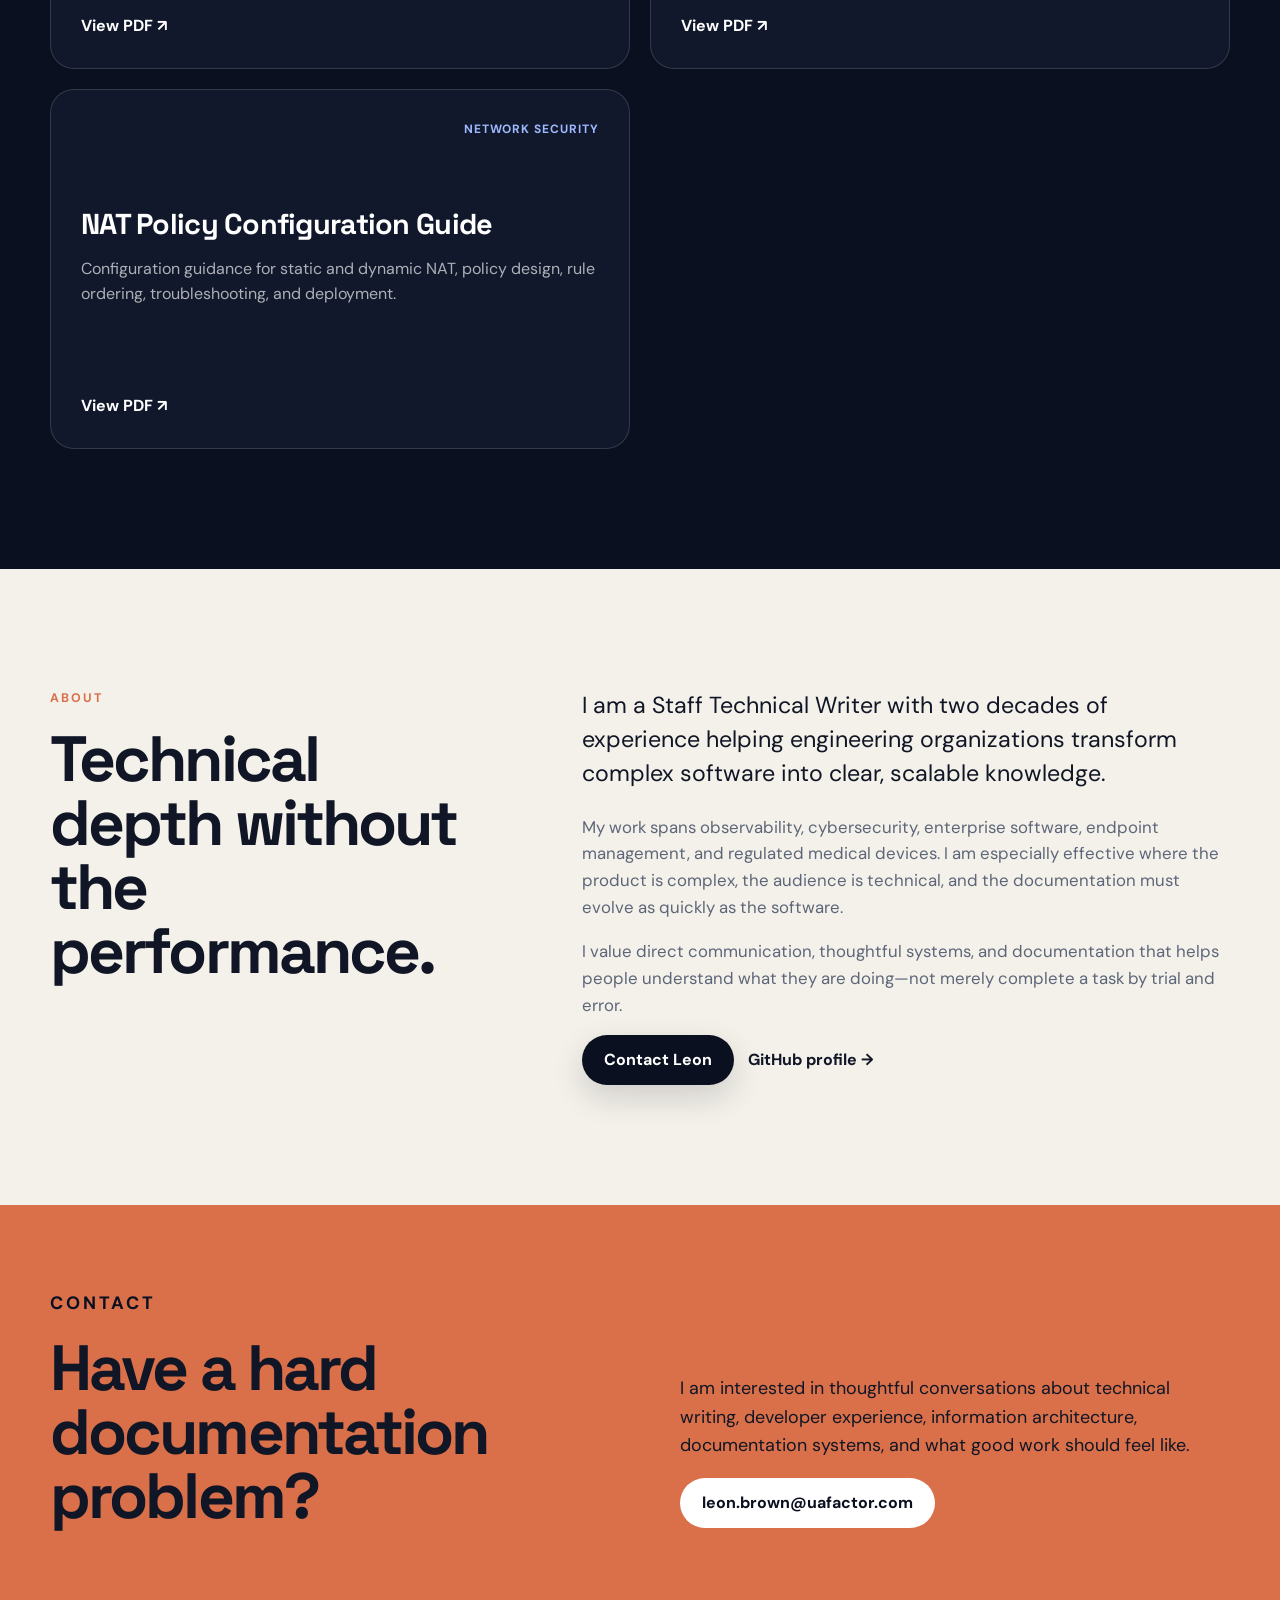
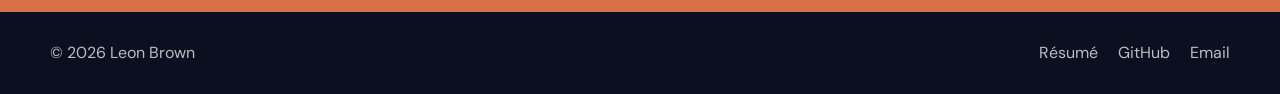
==== commit 21a7f8b1: "Update index.html" ====
--- a/index.html
+++ b/index.html
@@ -100,7 +100,7 @@
       <div class="shell">
         <div class="section-heading">
           <p class="eyebrow">Current featured work</p>
-          <h2>Documentation architecture at .</h2>
+          <h2>Documentation architecture</h2>
           <p>
             Representative examples of recent information architecture and developer documentation work from a large enterprise observability platform.
           </p>
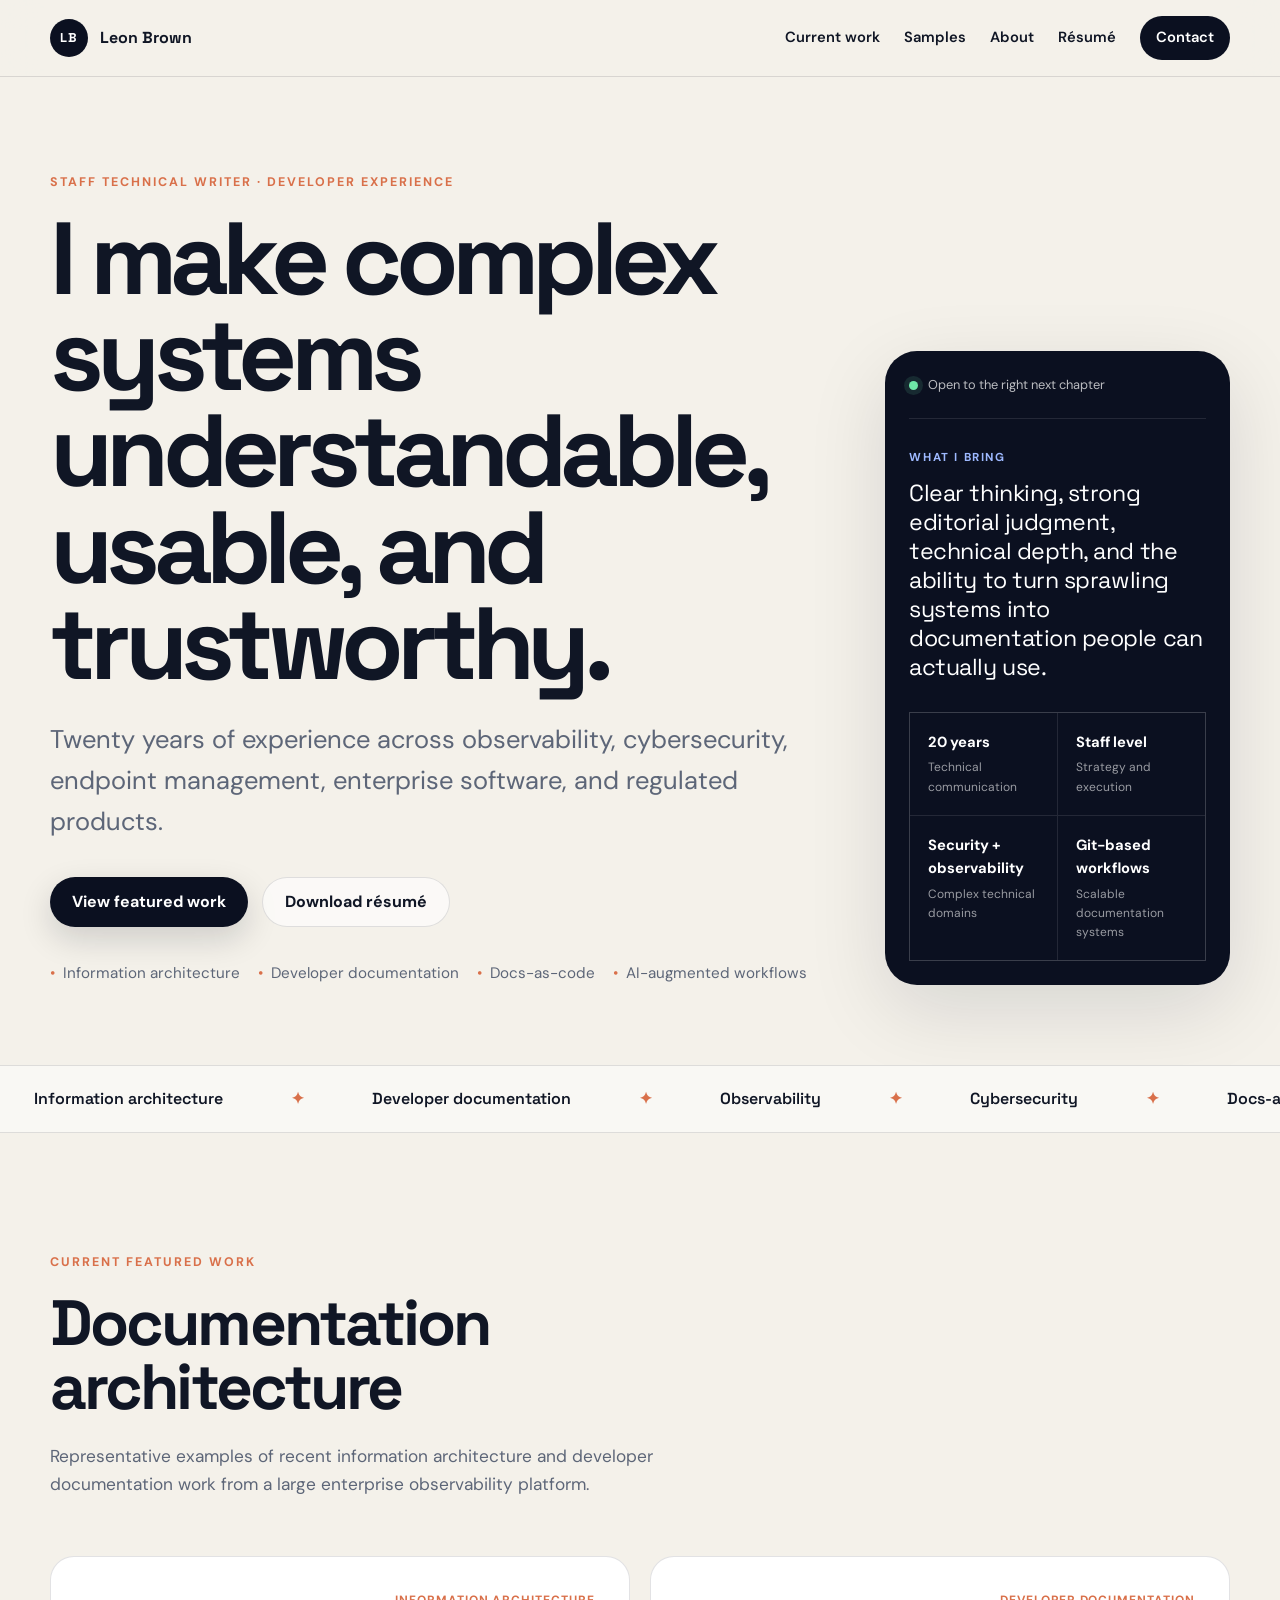
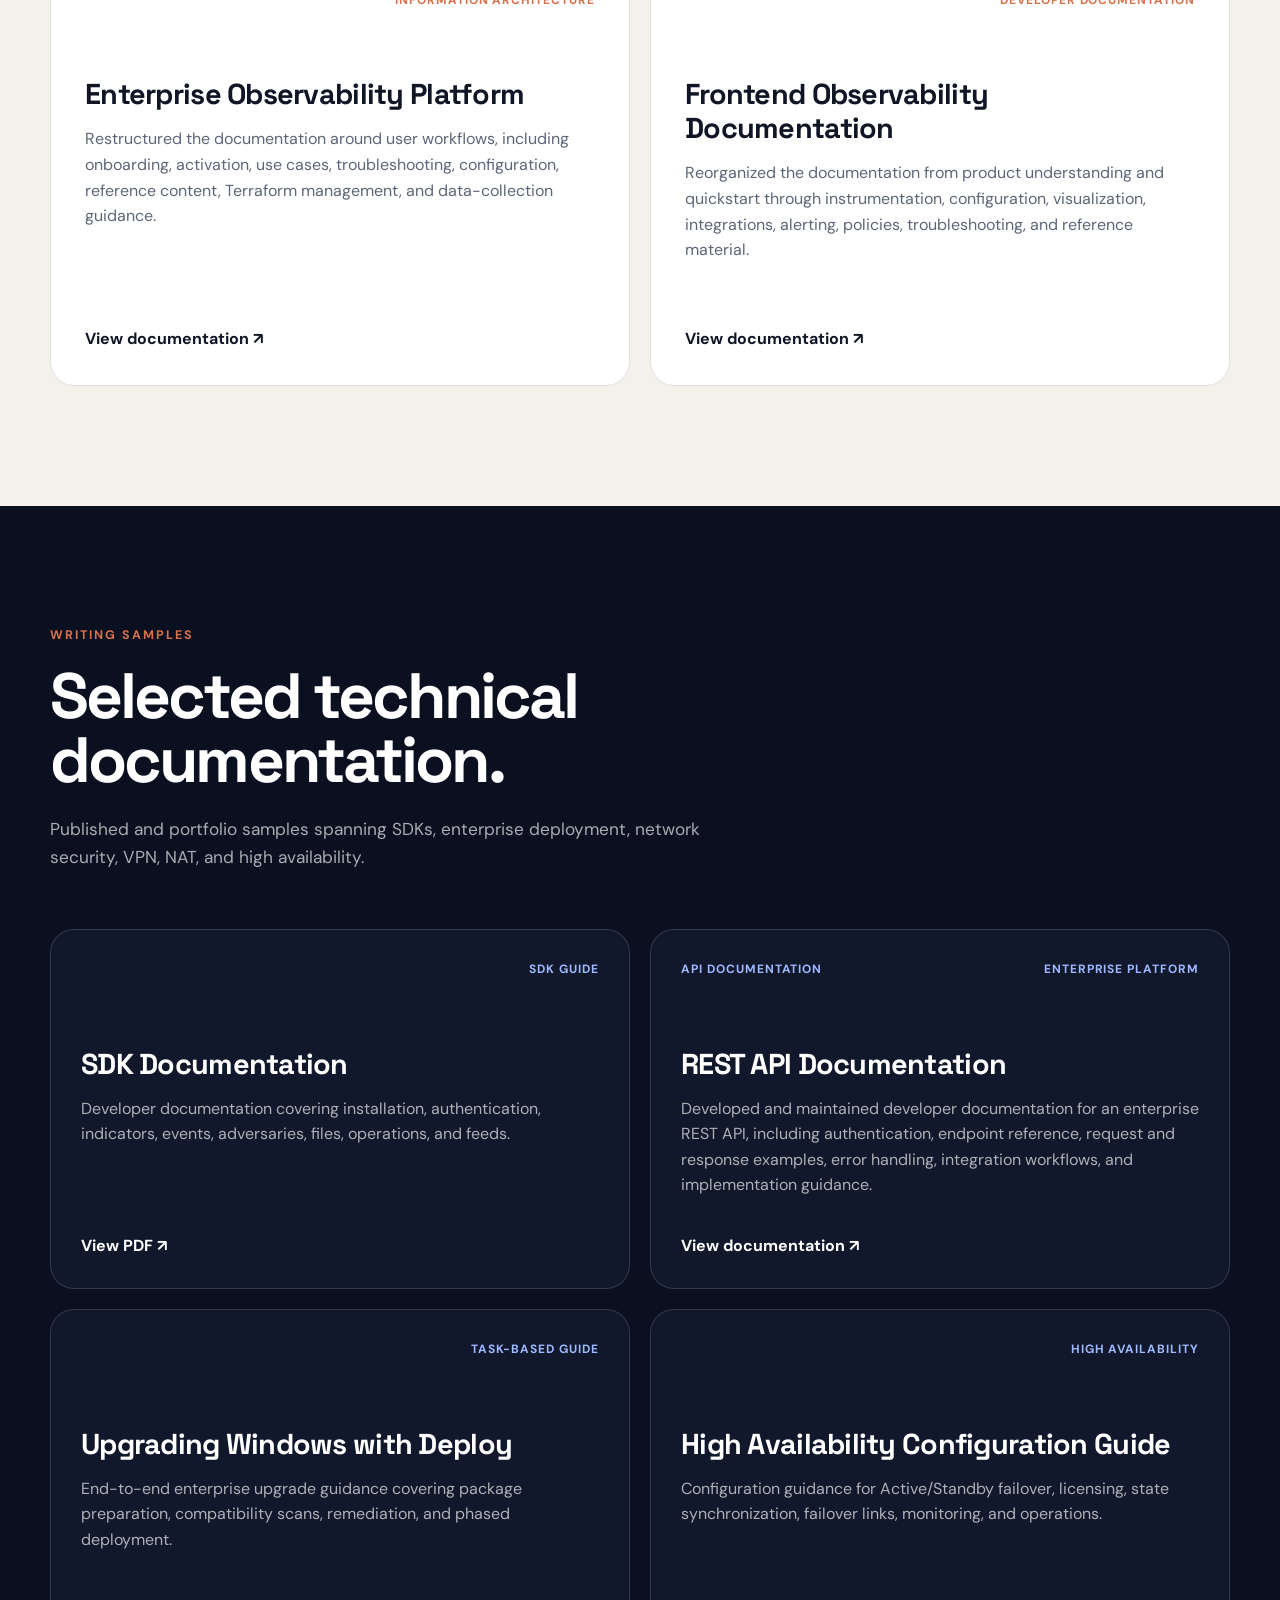
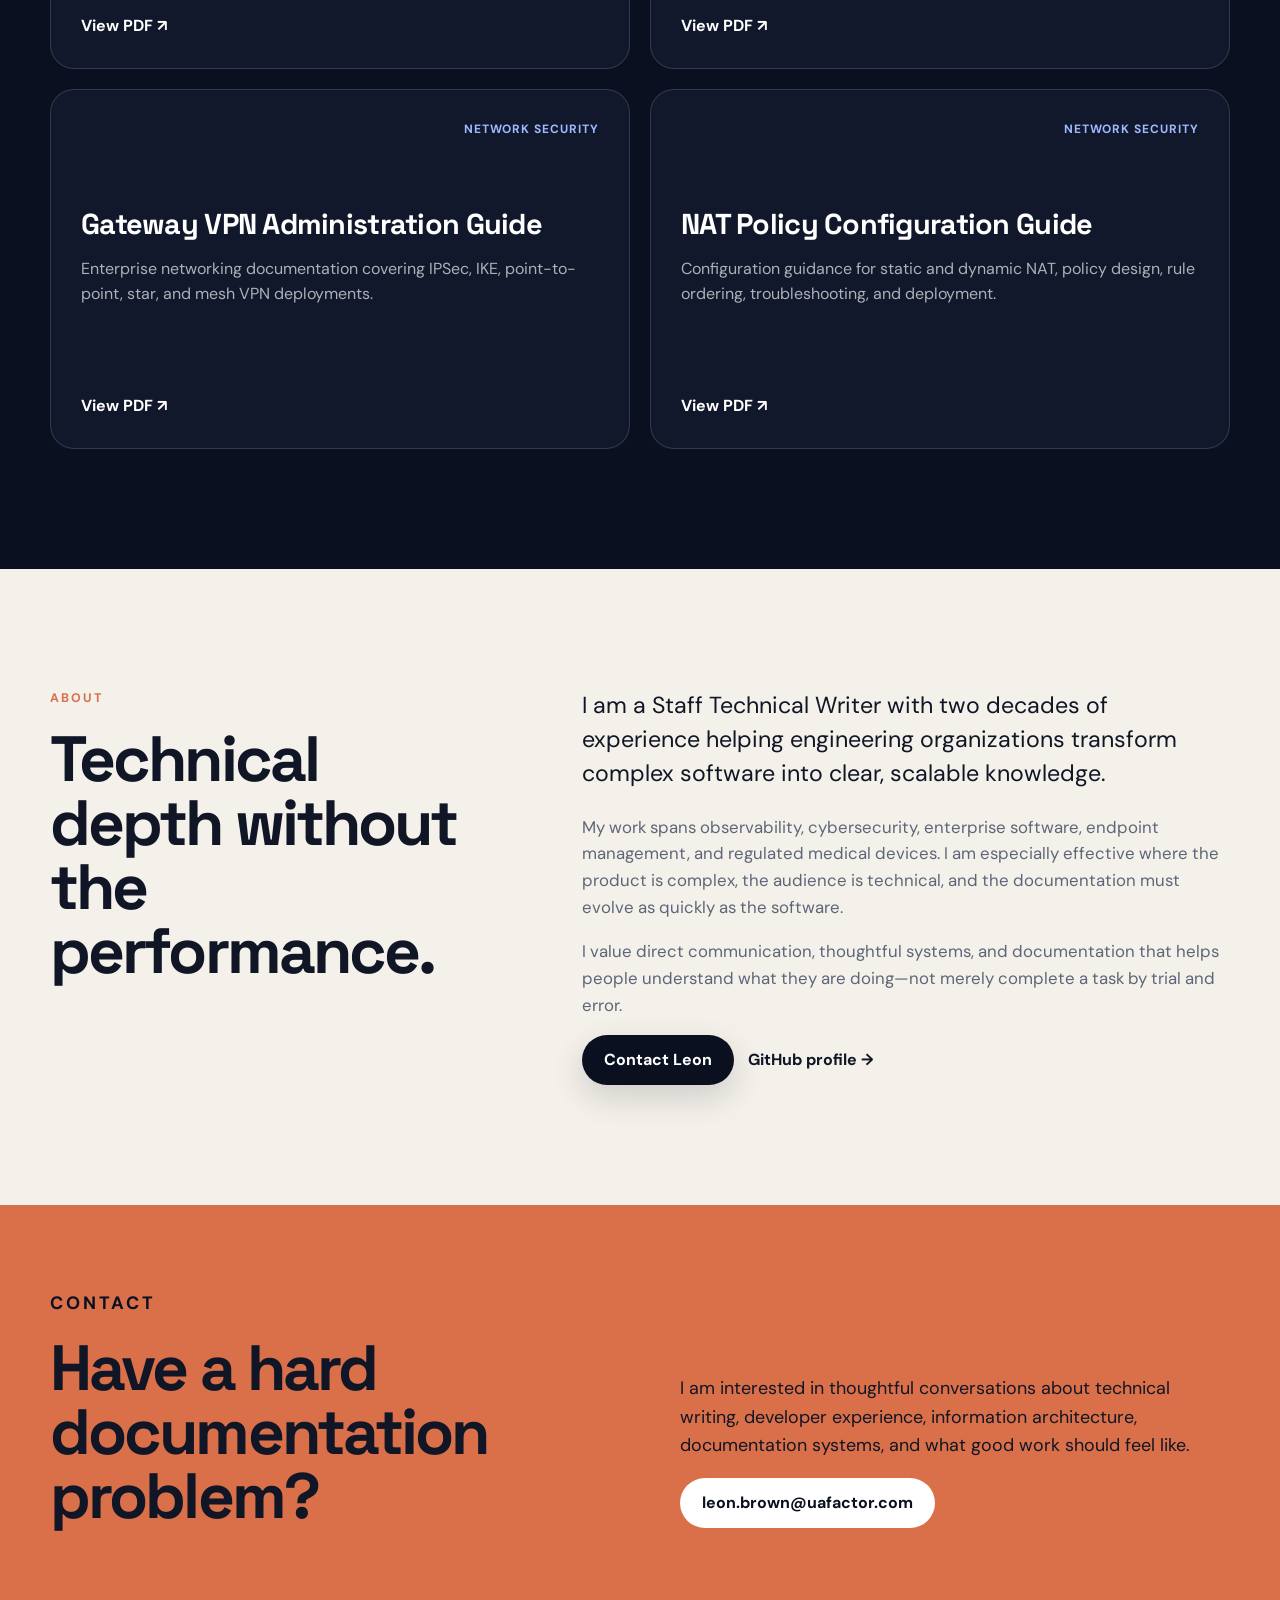
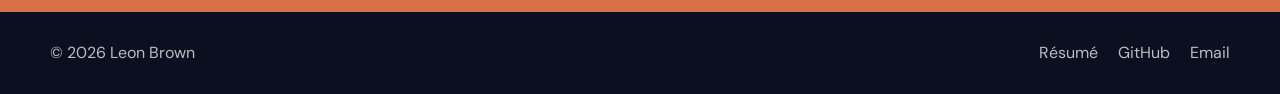
==== commit 03ffac17: "Update index.html" ====
--- a/index.html
+++ b/index.html
@@ -119,11 +119,15 @@
               Terraform management, and data-collection guidance.
             </p>
             <p class="role-note"></p>
-            <a class="sample-link" href="#" target="_blank" rel="noopener noreferrer">
-              View documentation <span aria-hidden="true">↗</span>
+            <a
+               class="sample-link"
+               href="https://grafana.com/docs/grafana-cloud/platform/knowledge-graph/"
+               target="_blank"
+               rel="noopener noreferrer"
+            >
+            View documentation <span aria-hidden="true">↗</span>
             </a>
           </article>
-
           <article class="feature-card">
             <div class="feature-topline">
               <span></span>
@@ -131,13 +135,18 @@
             </div>
             <h3>Frontend Observability Documentation</h3>
             <p>
-              Reorganized the documentation from product understanding and quickstart through
-              instrumentation, configuration, visualization, integrations, alerting, policies,
-              troubleshooting, and reference material.
+             Reorganized the documentation from product understanding and quickstart through
+             instrumentation, configuration, visualization, integrations, alerting, policies,
+             troubleshooting, and reference material.
             </p>
-            <p class="role-note"></p>
-            <a class="sample-link" href="#" target="_blank" rel="noopener noreferrer">
-              View documentation <span aria-hidden="true">↗</span>
+
+            <a
+               class="sample-link"
+               href="https://grafana.com/docs/grafana-cloud/observe-and-act/monitor-applications/frontend-observability/"
+               target="_blank"
+               rel="noopener noreferrer"
+             >
+             View documentation <span aria-hidden="true">↗</span>
             </a>
           </article>
         </div>
@@ -157,10 +166,34 @@
         <div class="sample-grid">
           <article class="sample-card">
             <div class="sample-topline"><span></span><span>SDK guide</span></div>
-            <h3>ThreatQ SDK Documentation</h3>
+            <h3>SDK Documentation</h3>
             <p>Developer documentation covering installation, authentication, indicators, events, adversaries, files, operations, and feeds.</p>
             <a class="sample-link" href="assets/threatq-sdk-user-guide.pdf" target="_blank" rel="noopener">View PDF <span aria-hidden="true">↗</span></a>
           </article>
+
+          <article class="sample-card">
+       <div class="sample-topline">
+       <span>API Documentation</span>
+       <span>Enterprise platform</span>
+         </div>
+
+        <h3>REST API Documentation</h3>
+
+        <p>
+        Developed and maintained developer documentation for an enterprise REST API,
+        including authentication, endpoint reference, request and response examples,
+        error handling, integration workflows, and implementation guidance.
+        </p>
+
+        <a
+        class="sample-link"
+        href="https://helpcenter.threatq.com/assets/HTML/api/ThreatQ_REST_API_Reference_v4.0.html"
+        target="_blank"
+        rel="noopener noreferrer"
+        >
+       View documentation <span aria-hidden="true">↗</span>
+       </a>
+       </article>
 
           <article class="sample-card">
             <div class="sample-topline"><span></span><span>Task-based guide</span></div>
--- a/styles.css
+++ b/styles.css
@@ -57,7 +57,7 @@
 .hero-proof { display: flex; flex-wrap: wrap; gap: 10px 18px; list-style: none; padding: 0; margin: 34px 0 0; color: var(--muted); font-size: .95rem; }
 .hero-proof li::before { content: "•"; color: var(--accent); margin-right: 8px; }
 
-.hero-card { background: var(--dark); color: white; border-radius: 32px; padding: 24px; box-shadow: var(--shadow); transform: rotate(1.5deg); }
+.hero-card { background: var(--dark); color: white; border-radius: 32px; padding: 24px; box-shadow: var(--shadow); transform: none; }
 .signal { display: flex; align-items: center; gap: 10px; font-size: .8rem; color: rgba(255,255,255,.72); padding-bottom: 22px; border-bottom: 1px solid rgba(255,255,255,.1); }
 .signal-dot { width: 9px; height: 9px; border-radius: 50%; background: #6ee7a8; box-shadow: 0 0 0 5px rgba(110,231,168,.12); }
 .hero-card-body { padding: 30px 0; }
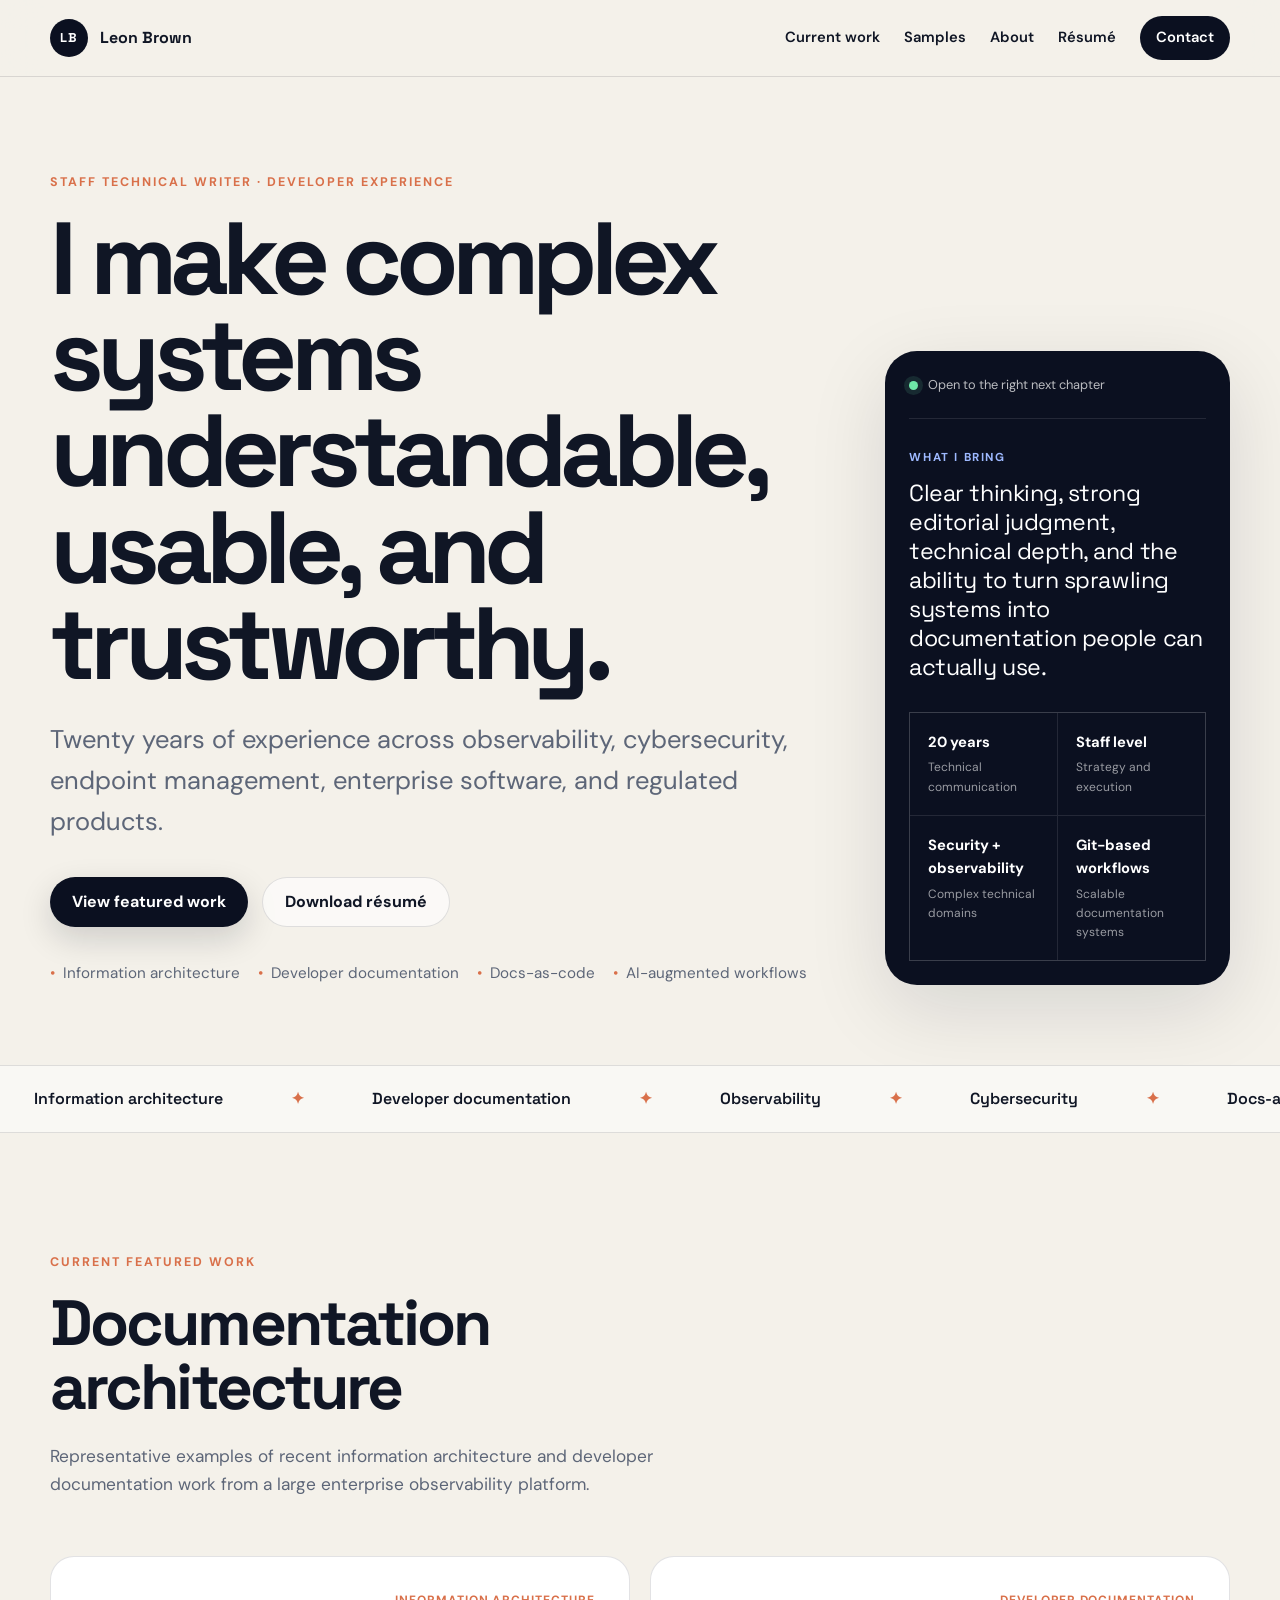
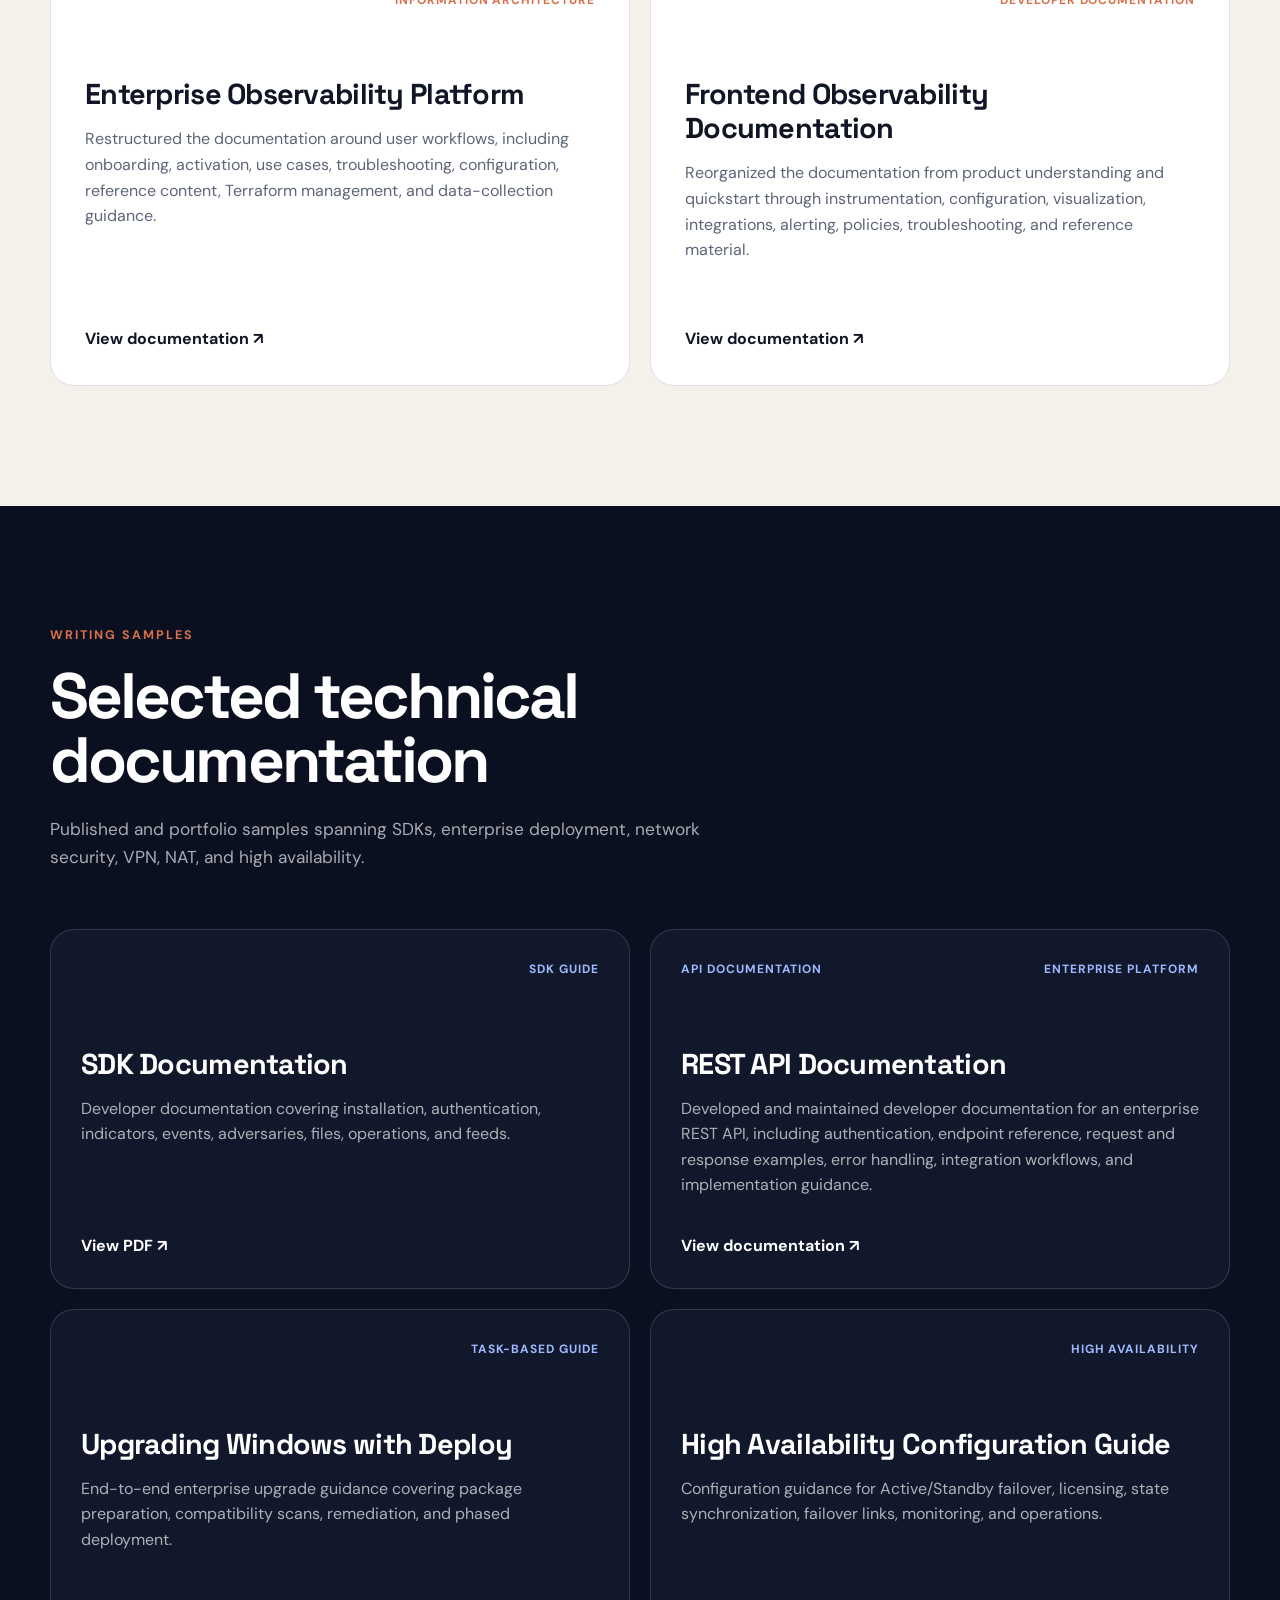
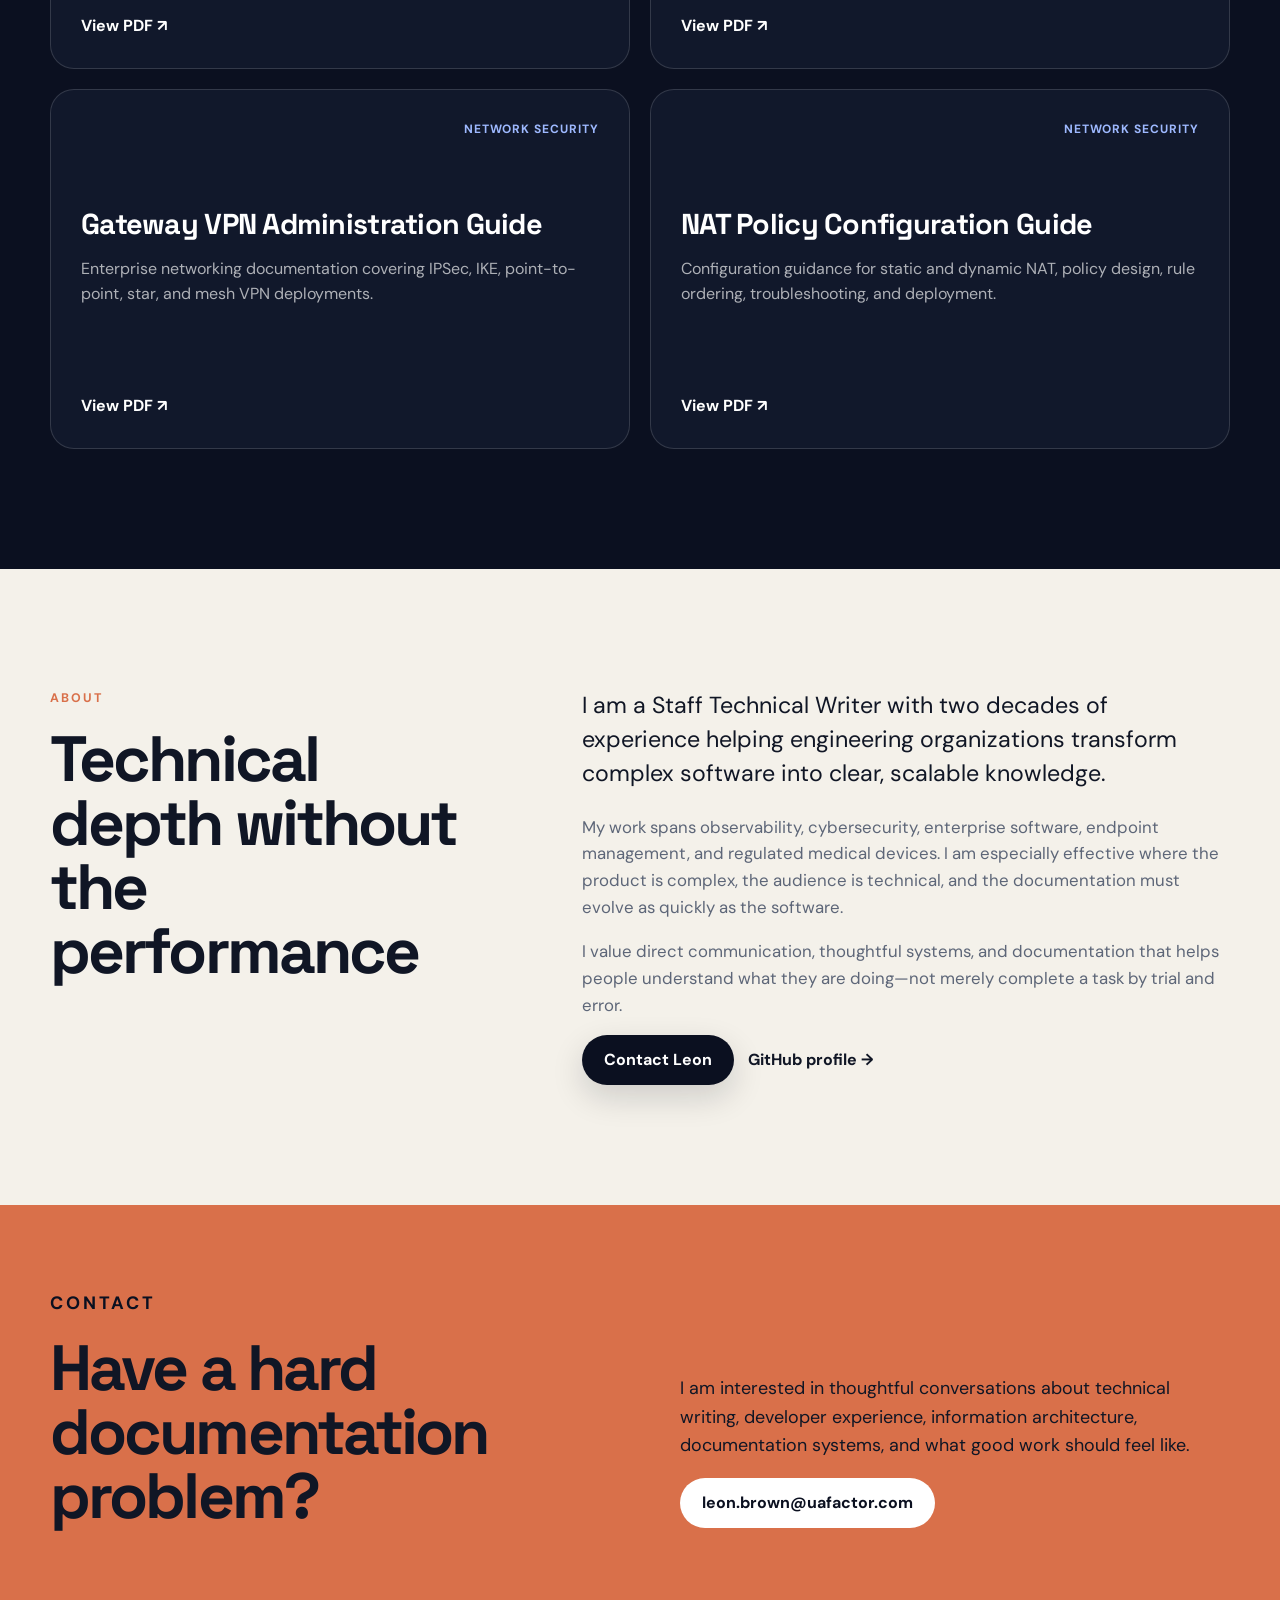
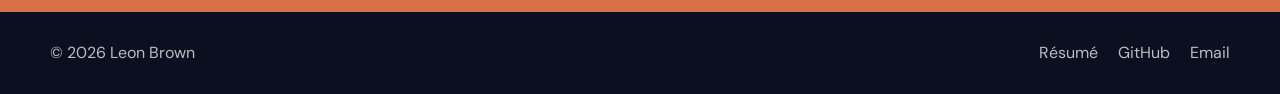
==== commit ae032a53: "Update index.html" ====
--- a/index.html
+++ b/index.html
@@ -157,7 +157,7 @@
       <div class="shell">
         <div class="section-heading light">
           <p class="eyebrow">Writing samples</p>
-          <h2>Selected technical documentation.</h2>
+          <h2>Selected technical documentation</h2>
           <p>
             Published and portfolio samples spanning SDKs, enterprise deployment, network security, VPN, NAT, and high availability.
           </p>
@@ -230,7 +230,7 @@
       <div class="shell about-grid">
         <div>
           <p class="eyebrow">About</p>
-          <h2>Technical depth without the performance.</h2>
+          <h2>Technical depth without the performance</h2>
         </div>
 
         <div class="about-copy">
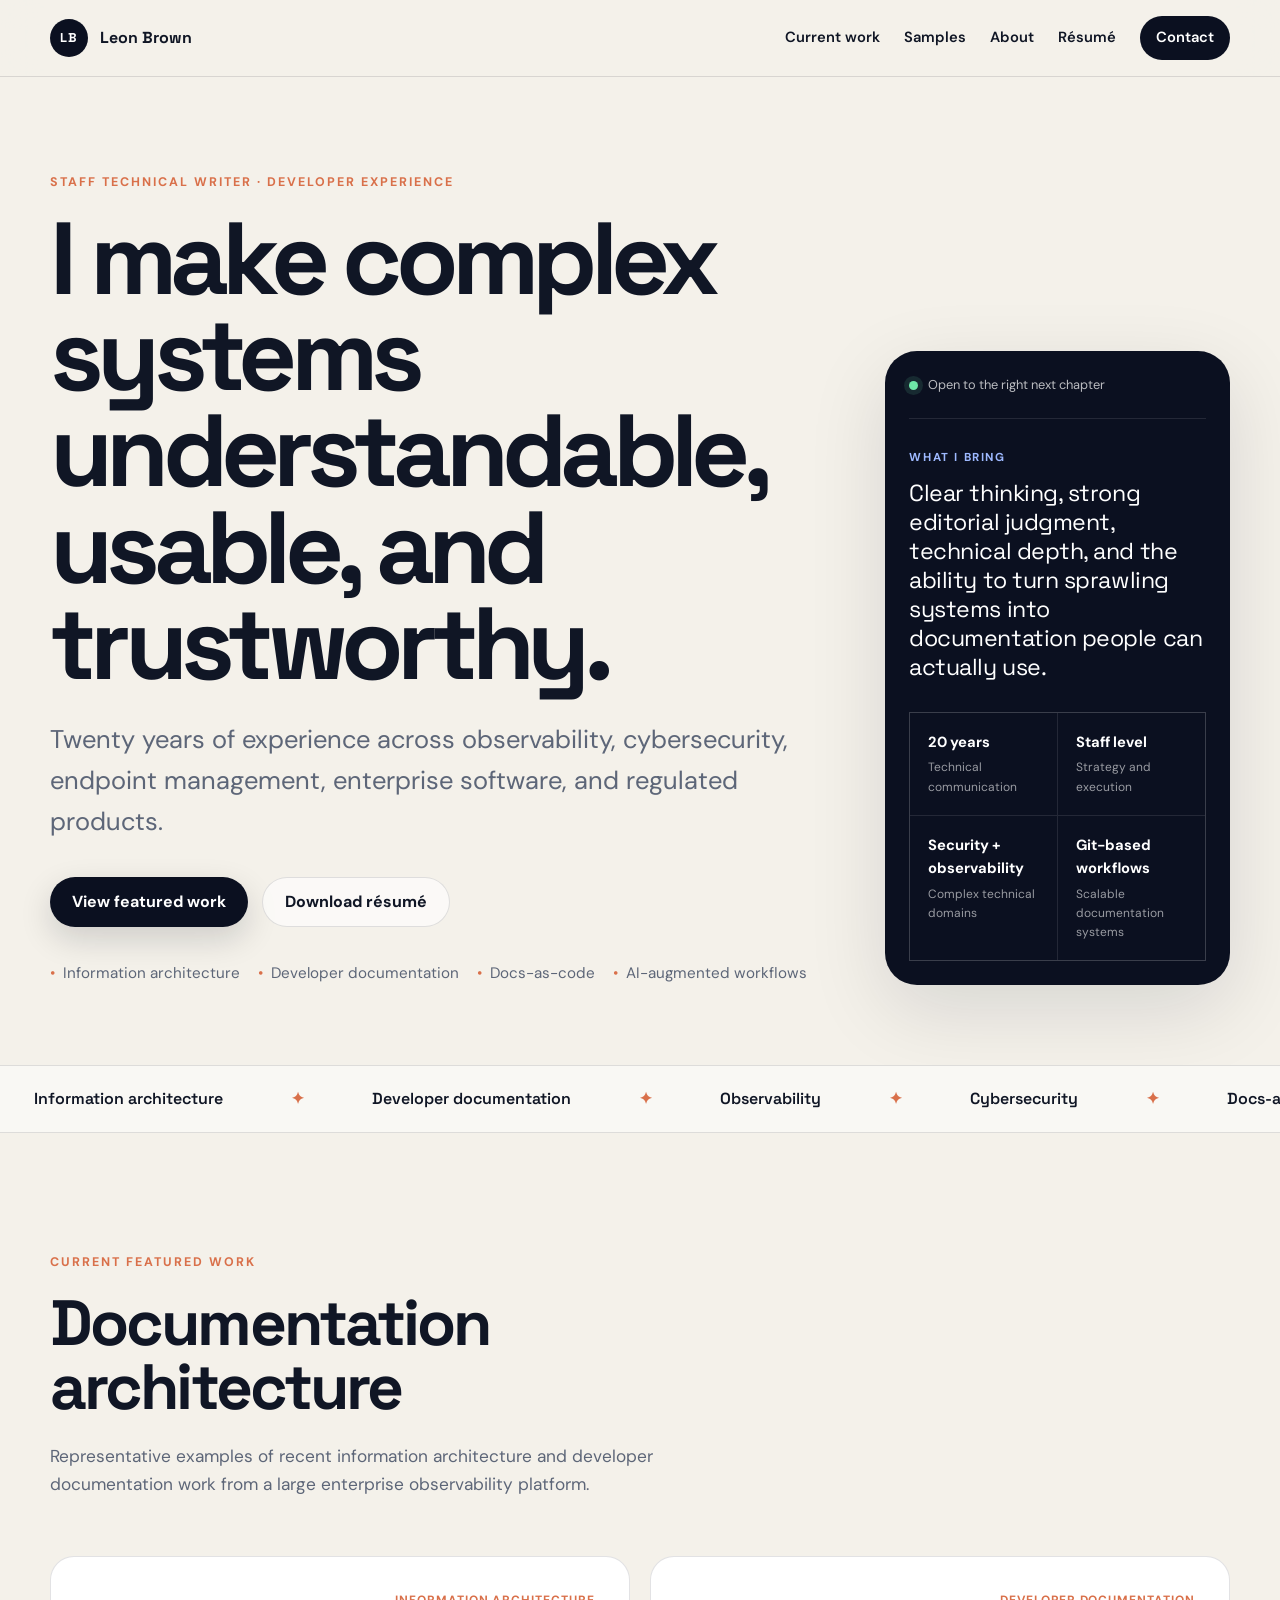
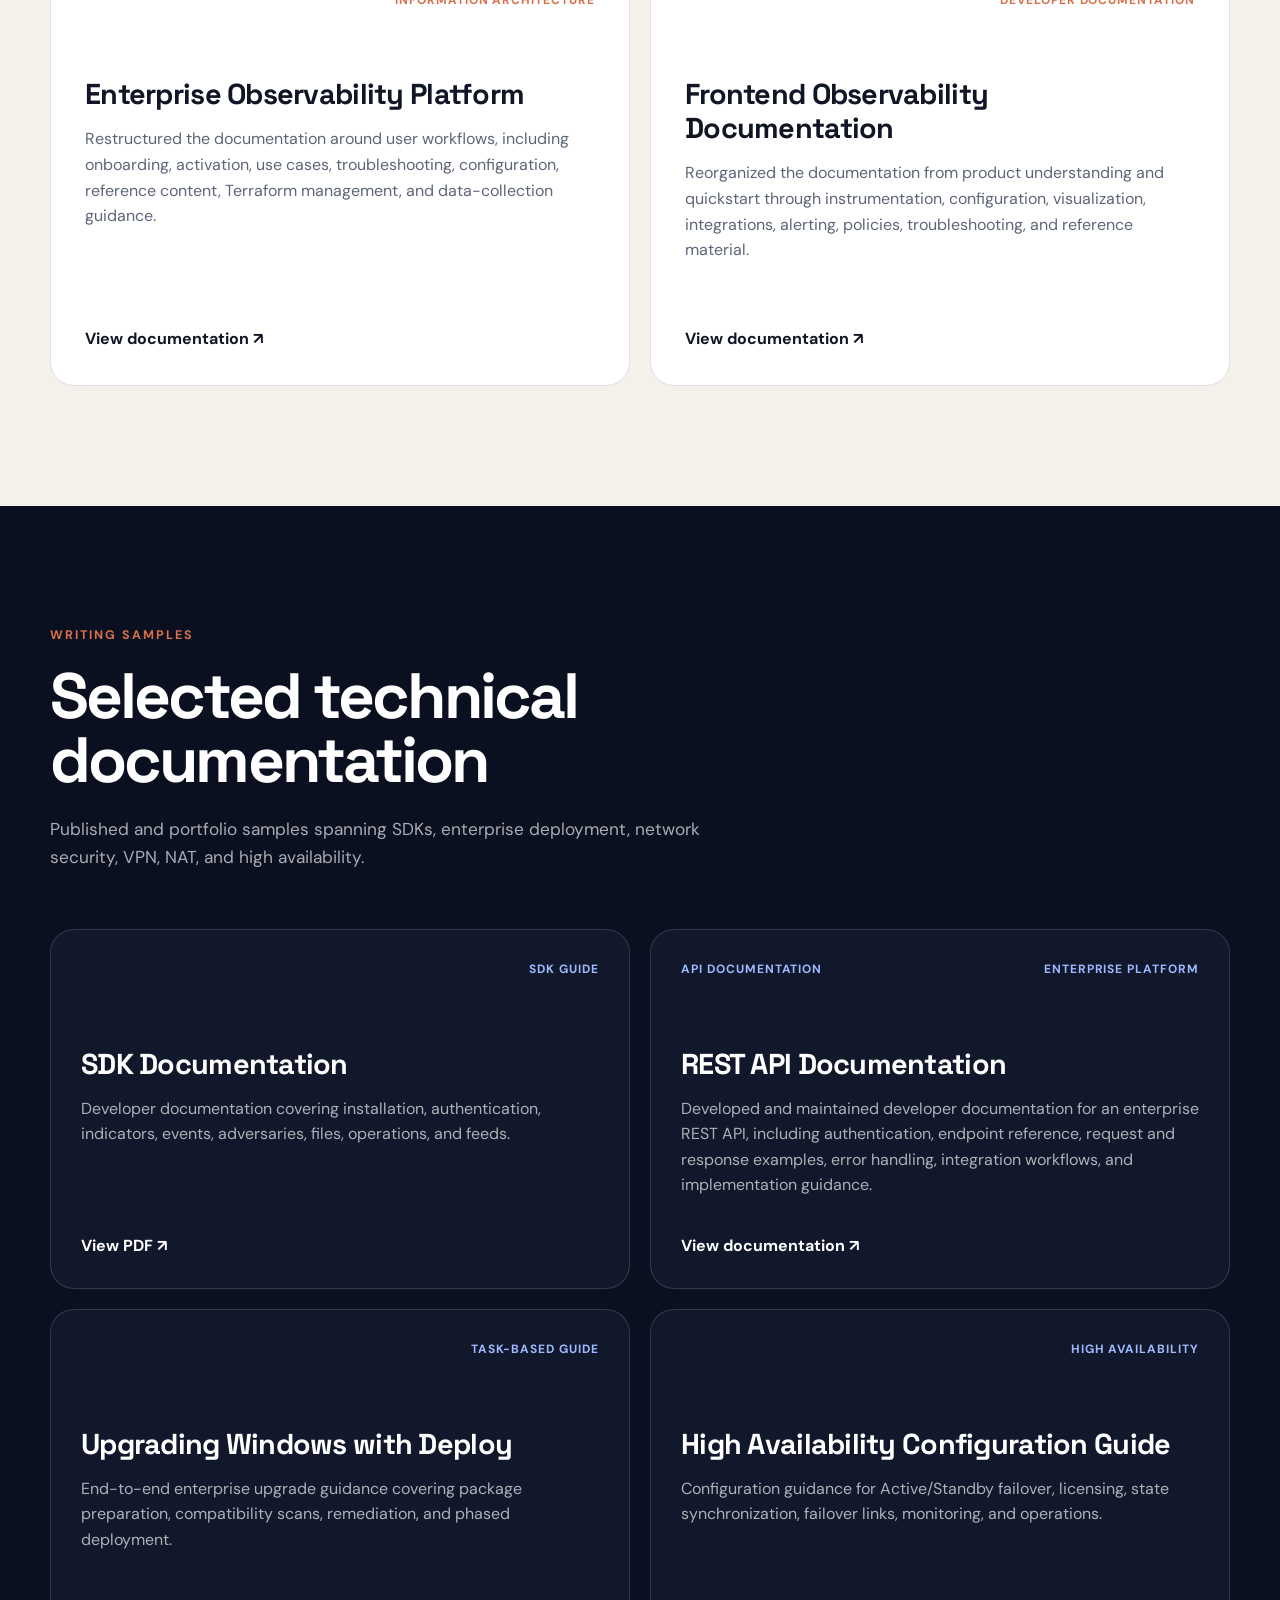
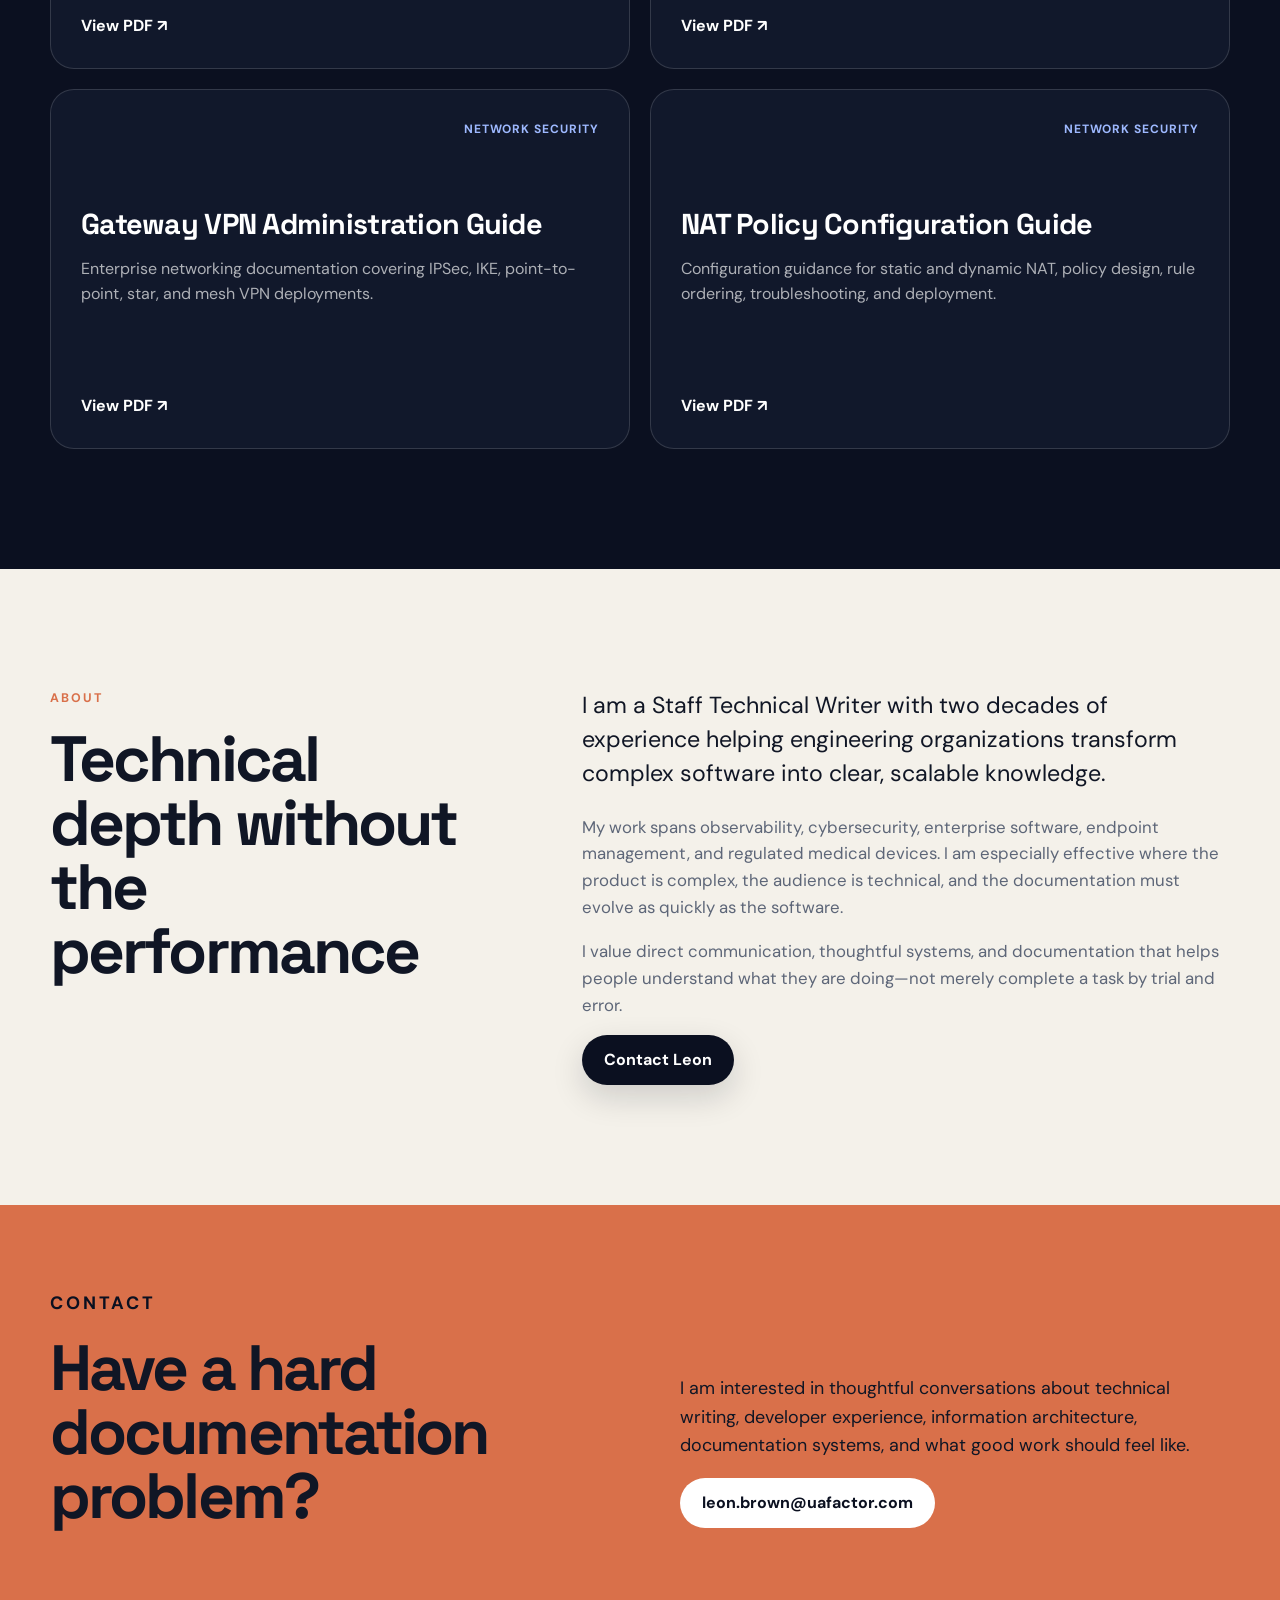
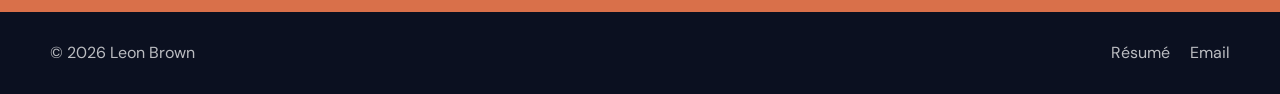
==== commit cc6cf2a0: "Update index.html" ====
--- a/index.html
+++ b/index.html
@@ -248,7 +248,7 @@
 
           <div class="about-actions">
             <a class="button button-primary" href="mailto:leon.brown@uafactor.com">Contact Leon</a>
-            <a class="text-link" href="https://github.com/uafactor" target="_blank" rel="noopener">GitHub profile →</a>
+            <!--<a class="text-link" href="https://github.com/uafactor" target="_blank" rel="noopener">GitHub profile →</a>-->
           </div>
         </div>
       </div>
@@ -276,7 +276,7 @@
       <p>© <span id="year"></span> Leon Brown</p>
       <div>
         <a href="assets/leon-brown-resume.pdf" target="_blank" rel="noopener">Résumé</a>
-        <a href="https://github.com/uafactor" target="_blank" rel="noopener">GitHub</a>
+        <!--<a href="https://github.com/uafactor" target="_blank" rel="noopener">GitHub</a>-->
         <a href="mailto:leon.brown@uafactor.com">Email</a>
       </div>
     </div>
